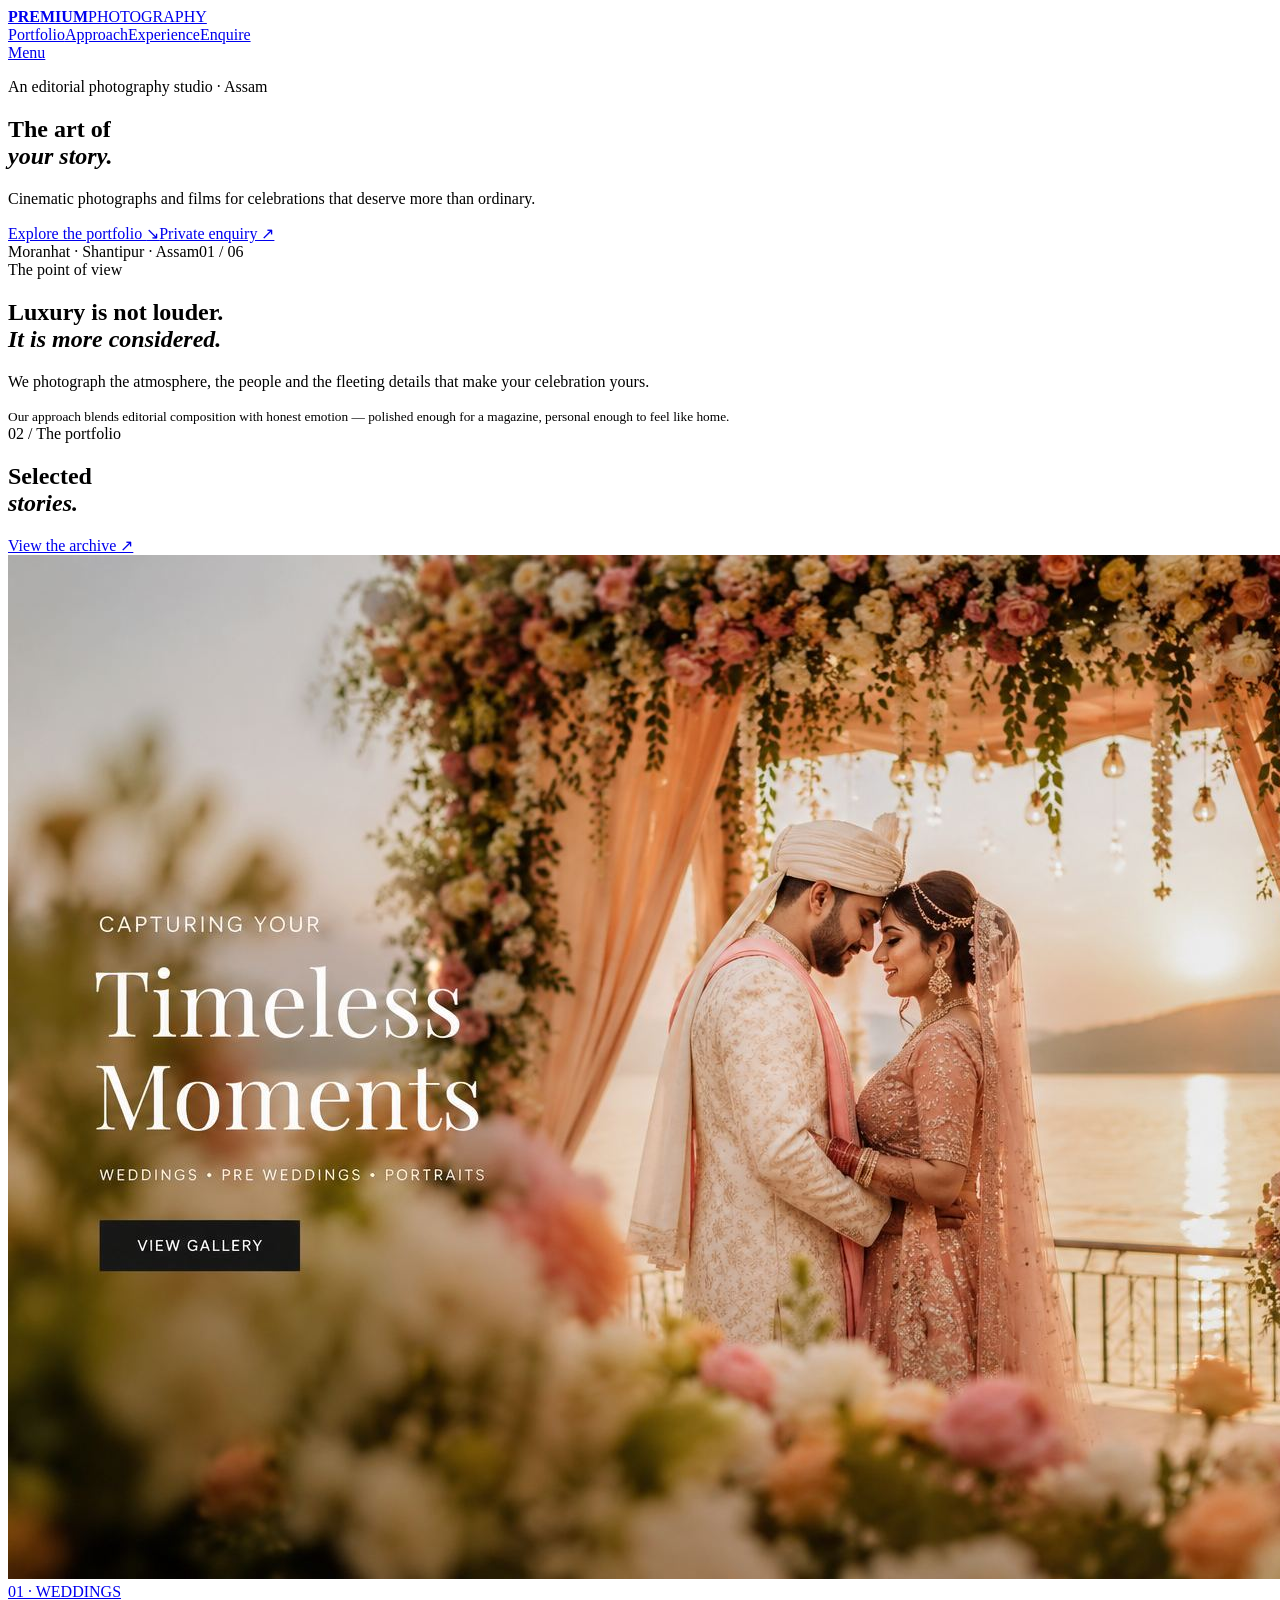
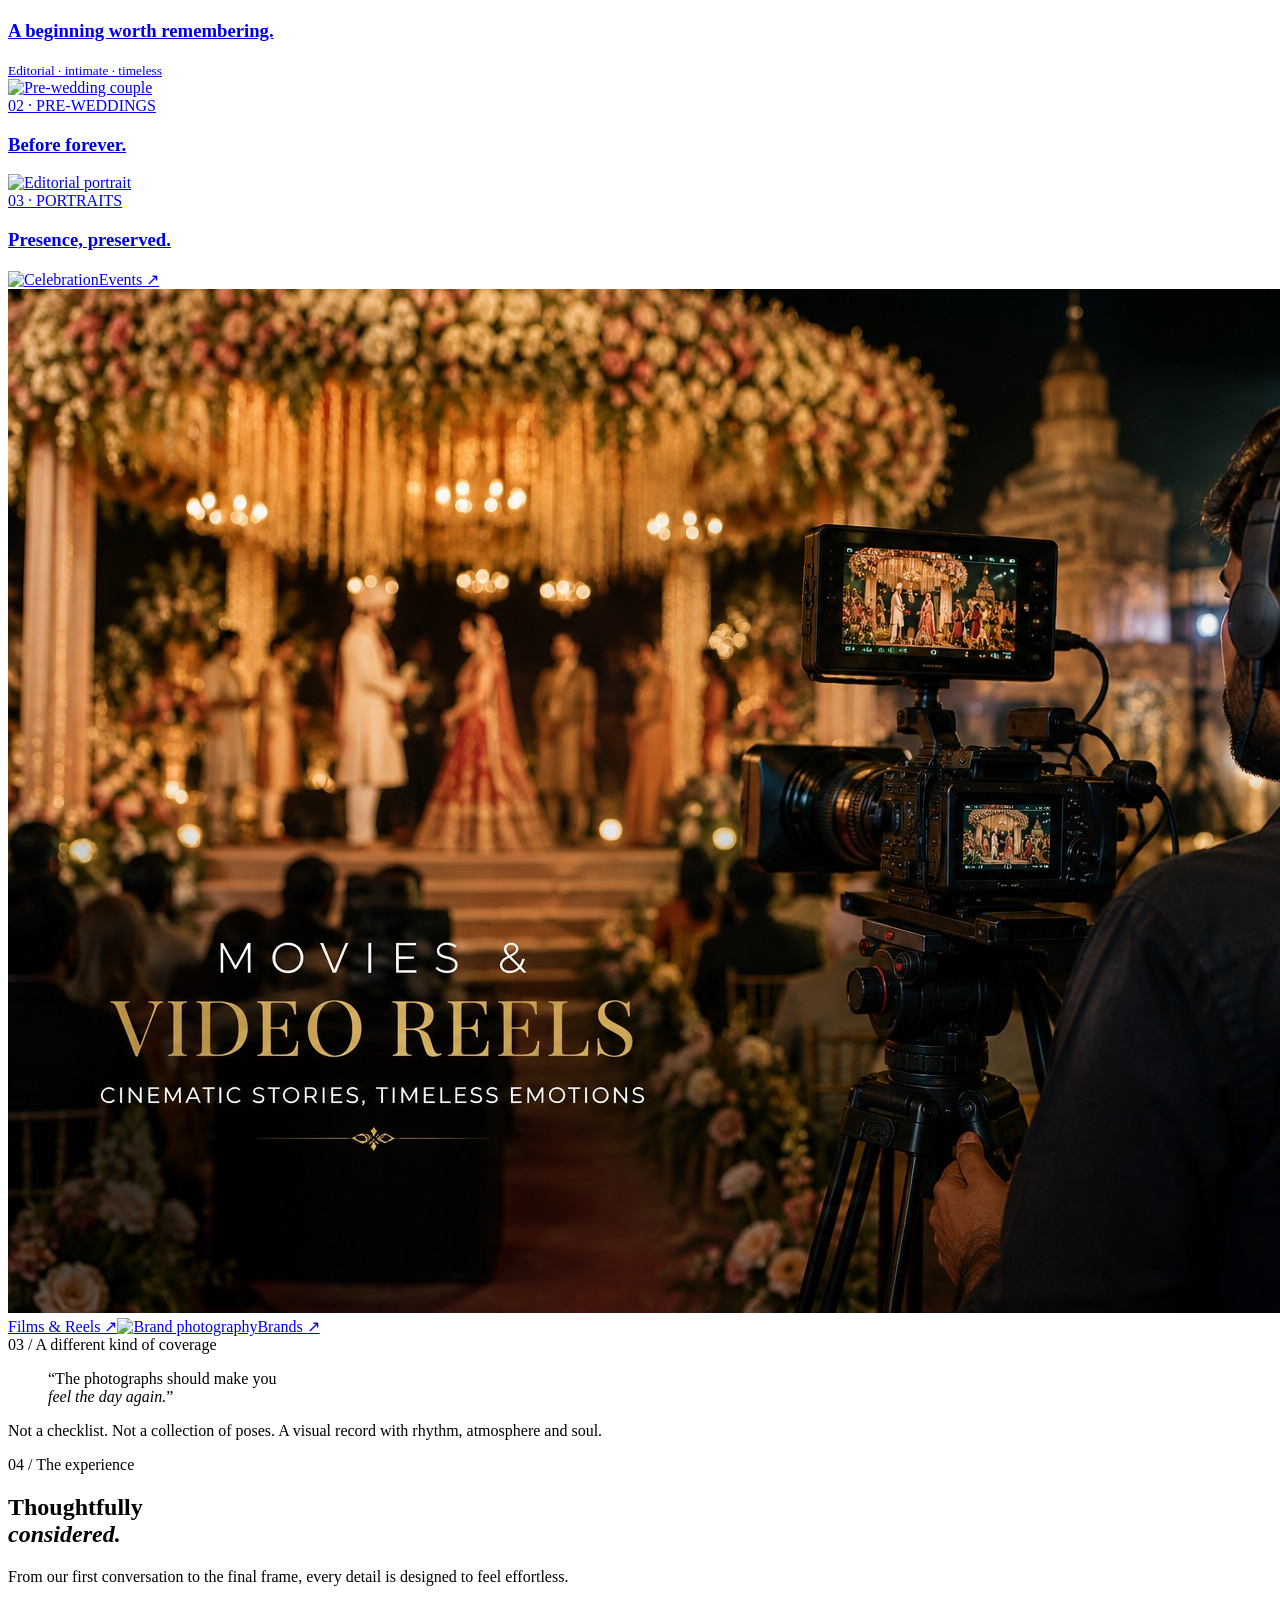
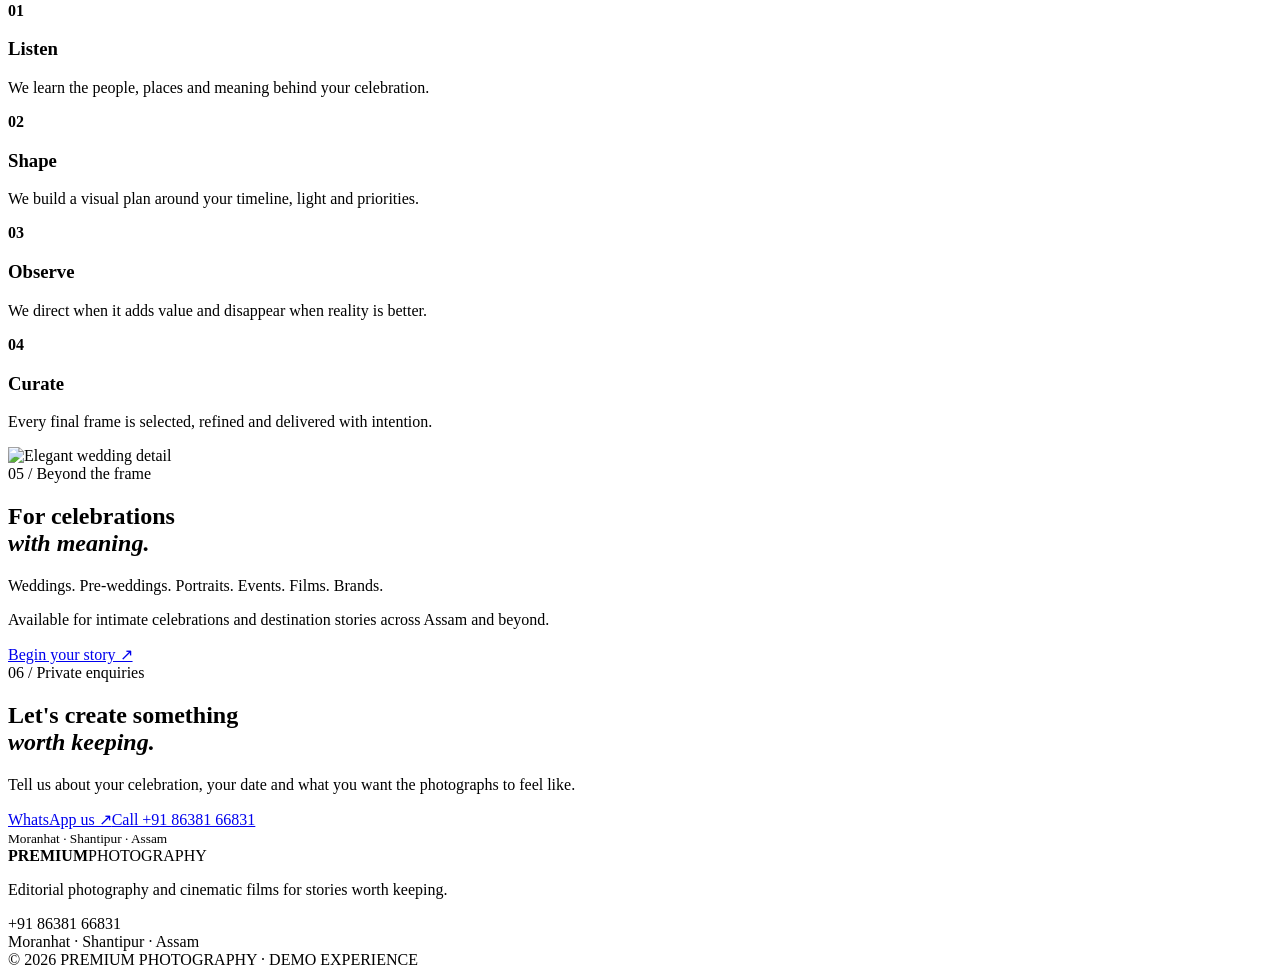
==== premium/index.html @ 8e221180 "Build Premium Photography flagship homepage" ====
<!doctype html>
<html lang="en">
<head>
<meta charset="utf-8"><meta name="viewport" content="width=device-width,initial-scale=1,viewport-fit=cover"><meta name="theme-color" content="#090807"><meta name="description" content="Premium Photography — cinematic wedding photography, films and editorial portraits."><title>Premium Photography — The Art of Your Story</title>
<link rel="stylesheet" href="style.css">
<link rel="preconnect" href="https://fonts.googleapis.com"><link rel="preconnect" href="https://fonts.gstatic.com" crossorigin><link href="https://fonts.googleapis.com/css2?family=Cormorant+Garamond:ital,wght@0,400;0,500;0,600;1,400;1,500;1,600&family=DM+Sans:wght@400;500;600&display=swap" rel="stylesheet">
</head>
<body>
<header class="nav"><a class="brand" href="#top"><b>PREMIUM</b><span>PHOTOGRAPHY</span></a><nav><a href="#work">Portfolio</a><a href="#approach">Approach</a><a href="#experience">Experience</a><a href="#contact">Enquire</a></nav><a class="menu" href="#work">Menu</a></header>
<main id="top">
<section class="hero"><div class="hero-bg"></div><div class="hero-shade"></div><div class="hero-content"><p class="kicker">An editorial photography studio · Assam</p><h1>The art of<br><i>your story.</i></h1><p class="lead">Cinematic photographs and films for celebrations that deserve more than ordinary.</p><div class="hero-links"><a class="gold" href="#work">Explore the portfolio <span>↘</span></a><a href="https://wa.me/918638166831?text=Hi%20Premium%20Photography%2C%20I%27d%20like%20to%20know%20more." target="_blank">Private enquiry ↗</a></div></div><div class="hero-bottom"><span>Moranhat · Shantipur · Assam</span><span>01 / 06</span></div></section>
<section class="opening" id="approach"><div class="eyebrow">The point of view</div><div class="opening-body"><h2>Luxury is not louder.<br><i>It is more considered.</i></h2><div><p>We photograph the atmosphere, the people and the fleeting details that make your celebration yours.</p><small>Our approach blends editorial composition with honest emotion — polished enough for a magazine, personal enough to feel like home.</small></div></div></section>
<section class="portfolio" id="work"><div class="section-head"><div><div class="eyebrow">02 / The portfolio</div><h2>Selected<br><i>stories.</i></h2></div><a href="gallery.html">View the archive ↗</a></div>
<div class="hero-work"><a href="gallery.html?cat=weddings"><img src="../wedding-feature.jpg" alt="Indian wedding couple beneath a floral arch"><div class="work-caption"><span>01 · WEDDINGS</span><h3>A beginning worth remembering.</h3><small>Editorial · intimate · timeless</small></div></a></div>
<div class="split-work"><a href="gallery.html?cat=preweddings"><img src="https://images.unsplash.com/photo-1523438885200-e635ba2c371e?auto=format&fit=crop&w=1600&q=90" alt="Pre-wedding couple"><div><span>02 · PRE-WEDDINGS</span><h3>Before forever.</h3></div></a><a href="gallery.html?cat=portraits"><img src="https://images.unsplash.com/photo-1534528741775-53994a69daeb?auto=format&fit=crop&w=1200&q=90" alt="Editorial portrait"><div><span>03 · PORTRAITS</span><h3>Presence, preserved.</h3></div></a></div>
<div class="strip-work"><a href="gallery.html?cat=events"><img src="https://images.unsplash.com/photo-1519167758481-83f550bb49b3?auto=format&fit=crop&w=1200&q=90" alt="Celebration"><span>Events ↗</span></a><a href="gallery.html?cat=films"><img src="../video-reels-upload.jpg" alt="Films and video reels"><span>Films &amp; Reels ↗</span></a><a href="gallery.html?cat=commercial"><img src="https://images.unsplash.com/photo-1497366754035-f200968a6e72?auto=format&fit=crop&w=1200&q=90" alt="Brand photography"><span>Brands ↗</span></a></div></section>
<section class="manifesto"><div class="eyebrow">03 / A different kind of coverage</div><blockquote>“The photographs should make you<br><i>feel the day again.</i>”</blockquote><p>Not a checklist. Not a collection of poses. A visual record with rhythm, atmosphere and soul.</p></section>
<section class="experience" id="experience"><div class="experience-top"><div><div class="eyebrow">04 / The experience</div><h2>Thoughtfully<br><i>considered.</i></h2></div><p>From our first conversation to the final frame, every detail is designed to feel effortless.</p></div><div class="steps"><article><b>01</b><h3>Listen</h3><p>We learn the people, places and meaning behind your celebration.</p></article><article><b>02</b><h3>Shape</h3><p>We build a visual plan around your timeline, light and priorities.</p></article><article><b>03</b><h3>Observe</h3><p>We direct when it adds value and disappear when reality is better.</p></article><article><b>04</b><h3>Curate</h3><p>Every final frame is selected, refined and delivered with intention.</p></article></div></section>
<section class="details"><div class="detail-image"><img src="https://images.unsplash.com/photo-1519741497674-611481863552?auto=format&fit=crop&w=1800&q=90" alt="Elegant wedding detail"></div><div class="detail-copy"><div class="eyebrow">05 / Beyond the frame</div><h2>For celebrations<br><i>with meaning.</i></h2><p>Weddings. Pre-weddings. Portraits. Events. Films. Brands.</p><p class="muted">Available for intimate celebrations and destination stories across Assam and beyond.</p><a class="gold-line" href="#contact">Begin your story ↗</a></div></section>
<section class="contact" id="contact"><div class="eyebrow">06 / Private enquiries</div><h2>Let's create something<br><i>worth keeping.</i></h2><p>Tell us about your celebration, your date and what you want the photographs to feel like.</p><div class="actions"><a class="gold" href="https://wa.me/918638166831?text=Hi%20Premium%20Photography%2C%20I%27d%20like%20to%20book%20a%20shoot." target="_blank">WhatsApp us ↗</a><a href="tel:+918638166831">Call +91 86381 66831</a></div><small>Moranhat · Shantipur · Assam</small></section>
</main>
<footer><div class="footer-brand"><b>PREMIUM</b><span>PHOTOGRAPHY</span></div><p>Editorial photography and cinematic films for stories worth keeping.</p><div>+91 86381 66831<br>Moranhat · Shantipur · Assam</div><div class="copyright">© 2026 PREMIUM PHOTOGRAPHY · DEMO EXPERIENCE</div></footer>
<script>document.querySelectorAll('a[href^="#"]').forEach(a=>a.addEventListener('click',e=>{const t=document.querySelector(a.getAttribute('href'));if(t){e.preventDefault();t.scrollIntoView({behavior:'smooth'})}}));</script>
</body></html>
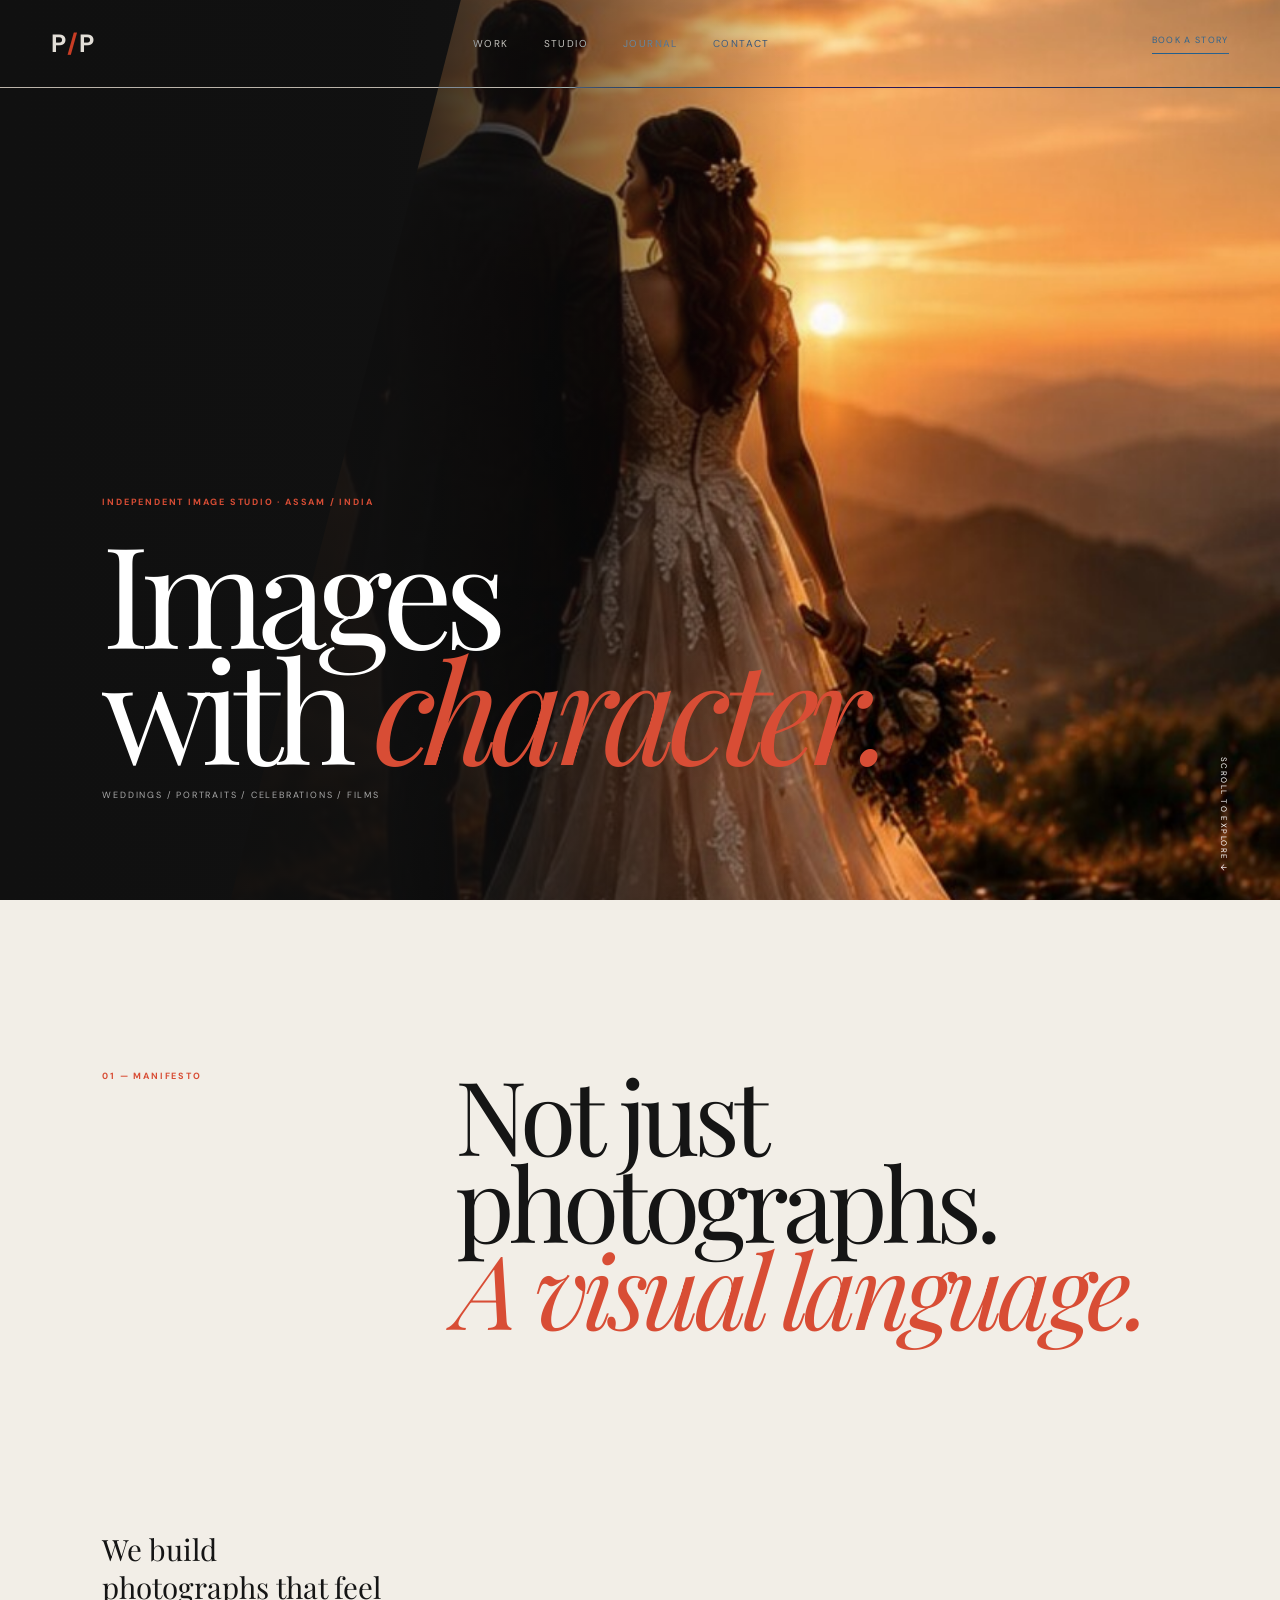
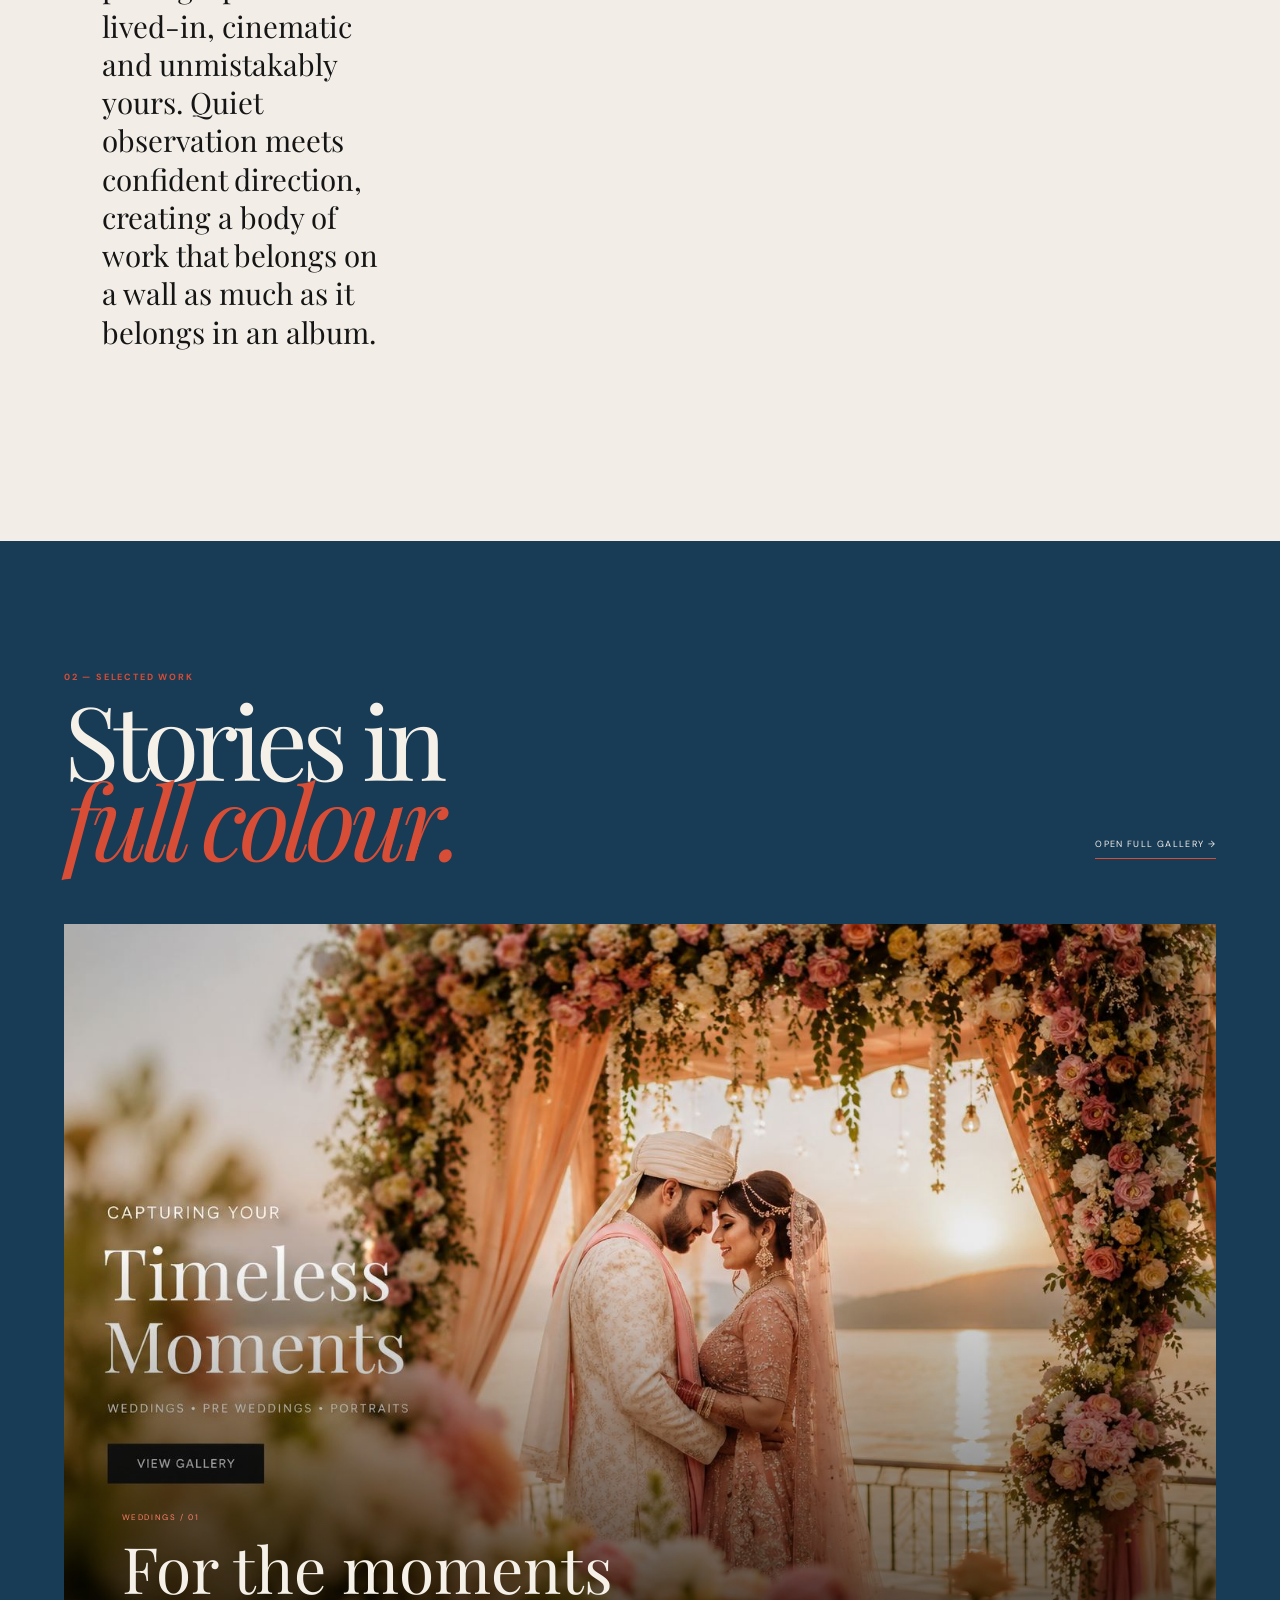
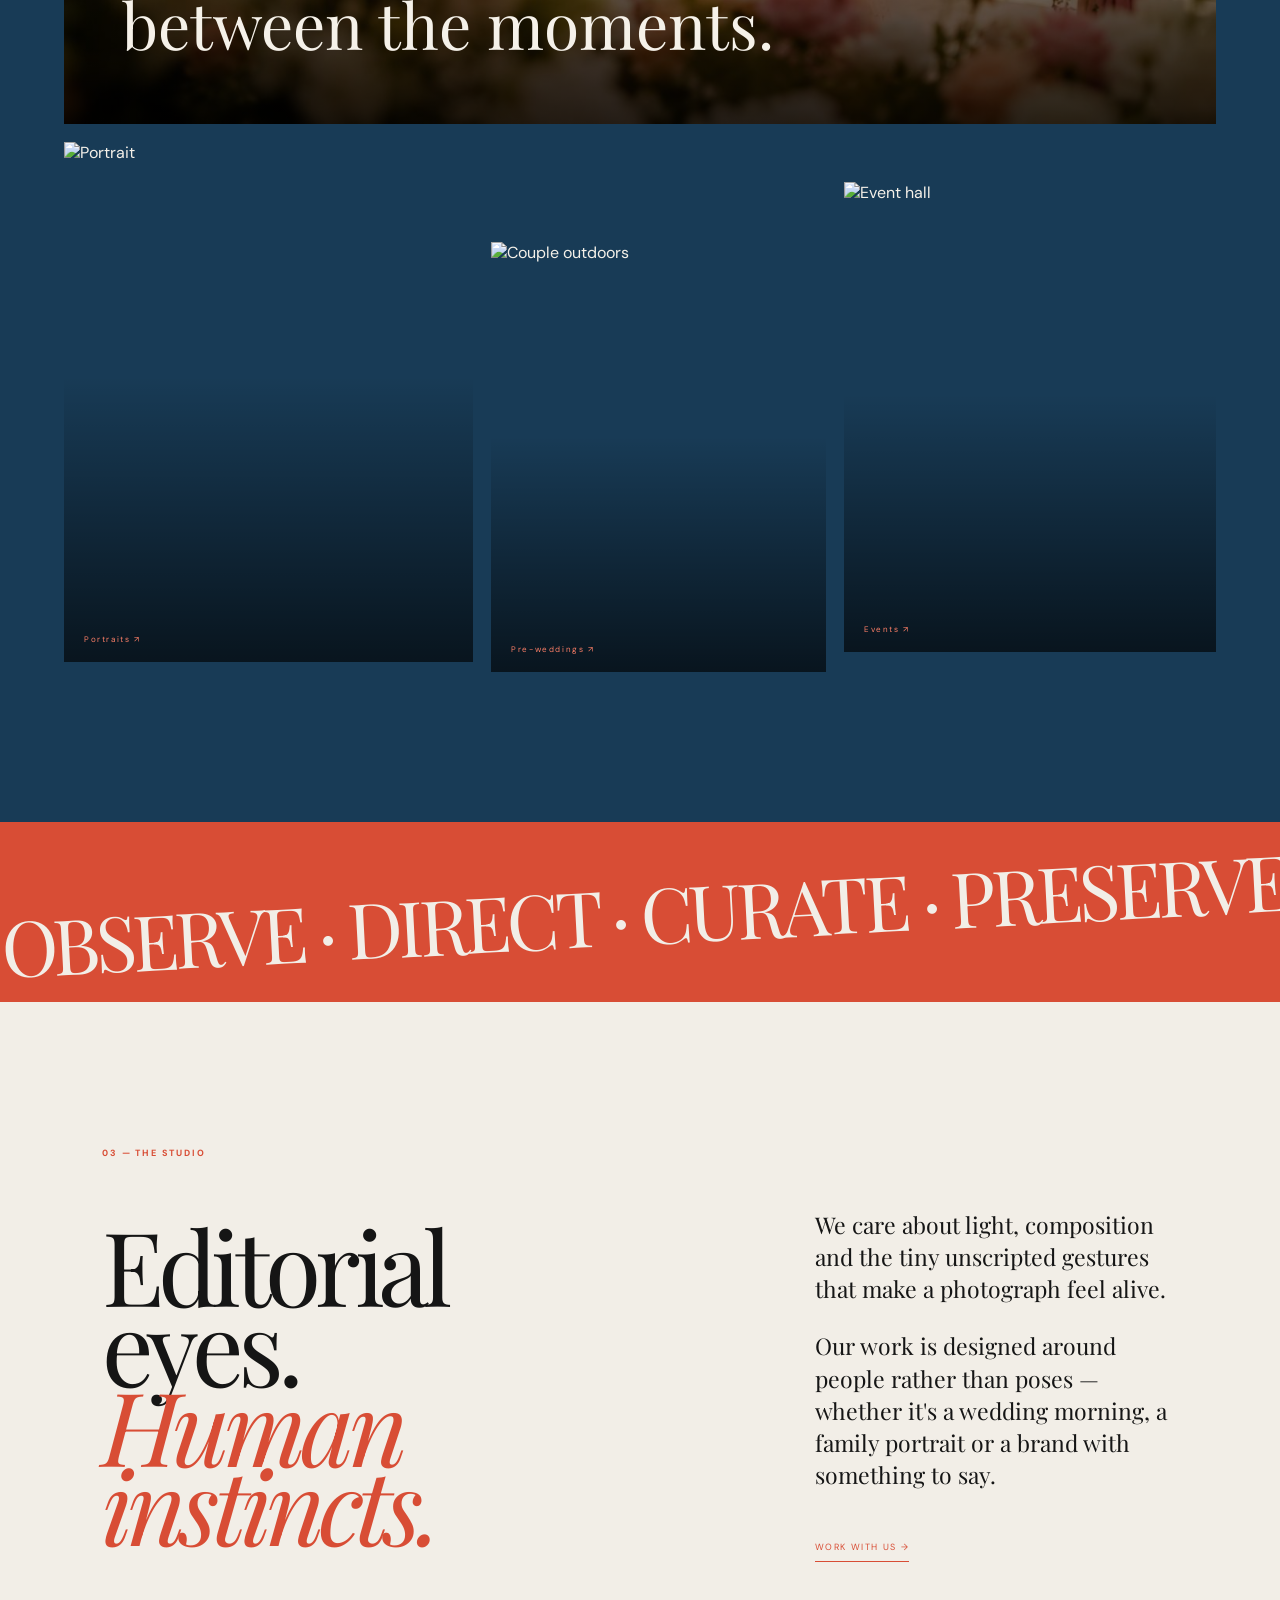
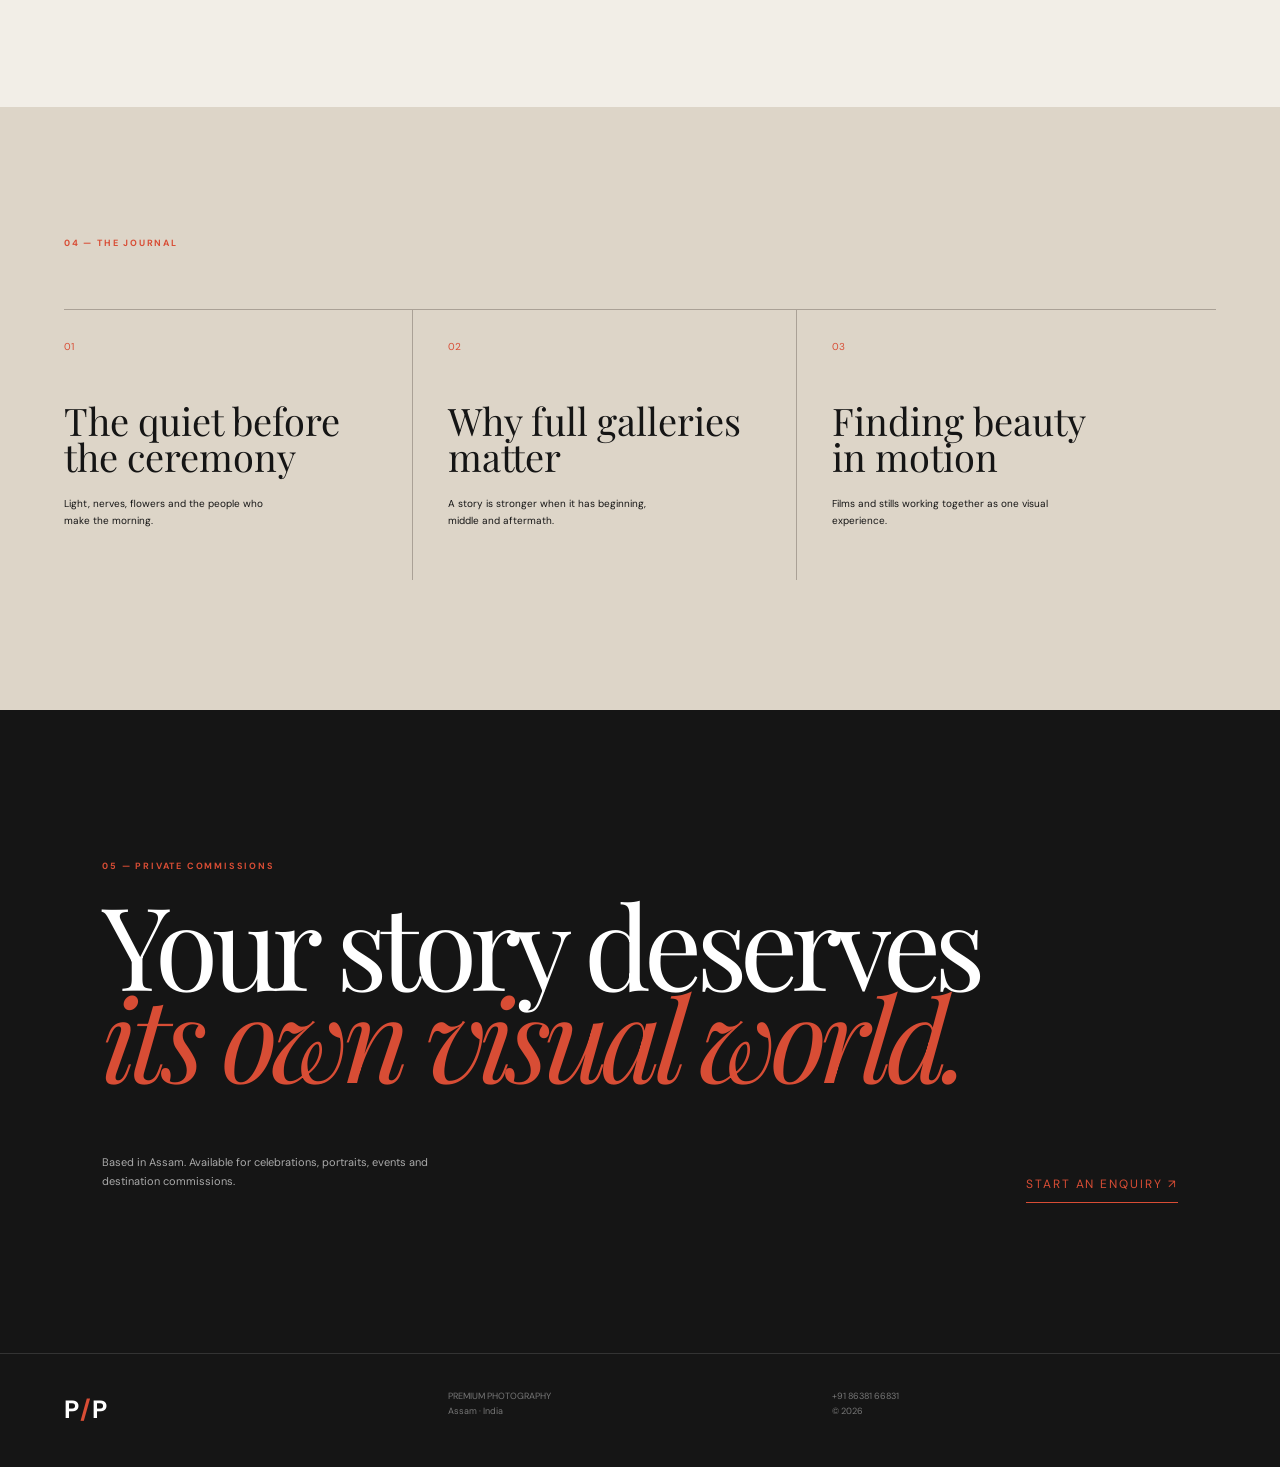
==== commit bc3029b2: "Transform Premium Photography into distinctive editorial experience" ====
--- a/premium/index.html
+++ b/premium/index.html
@@ -1,24 +1 @@
-<!doctype html>
-<html lang="en">
-<head>
-<meta charset="utf-8"><meta name="viewport" content="width=device-width,initial-scale=1,viewport-fit=cover"><meta name="theme-color" content="#090807"><meta name="description" content="Premium Photography — cinematic wedding photography, films and editorial portraits."><title>Premium Photography — The Art of Your Story</title>
-<link rel="stylesheet" href="style.css">
-<link rel="preconnect" href="https://fonts.googleapis.com"><link rel="preconnect" href="https://fonts.gstatic.com" crossorigin><link href="https://fonts.googleapis.com/css2?family=Cormorant+Garamond:ital,wght@0,400;0,500;0,600;1,400;1,500;1,600&family=DM+Sans:wght@400;500;600&display=swap" rel="stylesheet">
-</head>
-<body>
-<header class="nav"><a class="brand" href="#top"><b>PREMIUM</b><span>PHOTOGRAPHY</span></a><nav><a href="#work">Portfolio</a><a href="#approach">Approach</a><a href="#experience">Experience</a><a href="#contact">Enquire</a></nav><a class="menu" href="#work">Menu</a></header>
-<main id="top">
-<section class="hero"><div class="hero-bg"></div><div class="hero-shade"></div><div class="hero-content"><p class="kicker">An editorial photography studio · Assam</p><h1>The art of<br><i>your story.</i></h1><p class="lead">Cinematic photographs and films for celebrations that deserve more than ordinary.</p><div class="hero-links"><a class="gold" href="#work">Explore the portfolio <span>↘</span></a><a href="https://wa.me/918638166831?text=Hi%20Premium%20Photography%2C%20I%27d%20like%20to%20know%20more." target="_blank">Private enquiry ↗</a></div></div><div class="hero-bottom"><span>Moranhat · Shantipur · Assam</span><span>01 / 06</span></div></section>
-<section class="opening" id="approach"><div class="eyebrow">The point of view</div><div class="opening-body"><h2>Luxury is not louder.<br><i>It is more considered.</i></h2><div><p>We photograph the atmosphere, the people and the fleeting details that make your celebration yours.</p><small>Our approach blends editorial composition with honest emotion — polished enough for a magazine, personal enough to feel like home.</small></div></div></section>
-<section class="portfolio" id="work"><div class="section-head"><div><div class="eyebrow">02 / The portfolio</div><h2>Selected<br><i>stories.</i></h2></div><a href="gallery.html">View the archive ↗</a></div>
-<div class="hero-work"><a href="gallery.html?cat=weddings"><img src="../wedding-feature.jpg" alt="Indian wedding couple beneath a floral arch"><div class="work-caption"><span>01 · WEDDINGS</span><h3>A beginning worth remembering.</h3><small>Editorial · intimate · timeless</small></div></a></div>
-<div class="split-work"><a href="gallery.html?cat=preweddings"><img src="https://images.unsplash.com/photo-1523438885200-e635ba2c371e?auto=format&fit=crop&w=1600&q=90" alt="Pre-wedding couple"><div><span>02 · PRE-WEDDINGS</span><h3>Before forever.</h3></div></a><a href="gallery.html?cat=portraits"><img src="https://images.unsplash.com/photo-1534528741775-53994a69daeb?auto=format&fit=crop&w=1200&q=90" alt="Editorial portrait"><div><span>03 · PORTRAITS</span><h3>Presence, preserved.</h3></div></a></div>
-<div class="strip-work"><a href="gallery.html?cat=events"><img src="https://images.unsplash.com/photo-1519167758481-83f550bb49b3?auto=format&fit=crop&w=1200&q=90" alt="Celebration"><span>Events ↗</span></a><a href="gallery.html?cat=films"><img src="../video-reels-upload.jpg" alt="Films and video reels"><span>Films &amp; Reels ↗</span></a><a href="gallery.html?cat=commercial"><img src="https://images.unsplash.com/photo-1497366754035-f200968a6e72?auto=format&fit=crop&w=1200&q=90" alt="Brand photography"><span>Brands ↗</span></a></div></section>
-<section class="manifesto"><div class="eyebrow">03 / A different kind of coverage</div><blockquote>“The photographs should make you<br><i>feel the day again.</i>”</blockquote><p>Not a checklist. Not a collection of poses. A visual record with rhythm, atmosphere and soul.</p></section>
-<section class="experience" id="experience"><div class="experience-top"><div><div class="eyebrow">04 / The experience</div><h2>Thoughtfully<br><i>considered.</i></h2></div><p>From our first conversation to the final frame, every detail is designed to feel effortless.</p></div><div class="steps"><article><b>01</b><h3>Listen</h3><p>We learn the people, places and meaning behind your celebration.</p></article><article><b>02</b><h3>Shape</h3><p>We build a visual plan around your timeline, light and priorities.</p></article><article><b>03</b><h3>Observe</h3><p>We direct when it adds value and disappear when reality is better.</p></article><article><b>04</b><h3>Curate</h3><p>Every final frame is selected, refined and delivered with intention.</p></article></div></section>
-<section class="details"><div class="detail-image"><img src="https://images.unsplash.com/photo-1519741497674-611481863552?auto=format&fit=crop&w=1800&q=90" alt="Elegant wedding detail"></div><div class="detail-copy"><div class="eyebrow">05 / Beyond the frame</div><h2>For celebrations<br><i>with meaning.</i></h2><p>Weddings. Pre-weddings. Portraits. Events. Films. Brands.</p><p class="muted">Available for intimate celebrations and destination stories across Assam and beyond.</p><a class="gold-line" href="#contact">Begin your story ↗</a></div></section>
-<section class="contact" id="contact"><div class="eyebrow">06 / Private enquiries</div><h2>Let's create something<br><i>worth keeping.</i></h2><p>Tell us about your celebration, your date and what you want the photographs to feel like.</p><div class="actions"><a class="gold" href="https://wa.me/918638166831?text=Hi%20Premium%20Photography%2C%20I%27d%20like%20to%20book%20a%20shoot." target="_blank">WhatsApp us ↗</a><a href="tel:+918638166831">Call +91 86381 66831</a></div><small>Moranhat · Shantipur · Assam</small></section>
-</main>
-<footer><div class="footer-brand"><b>PREMIUM</b><span>PHOTOGRAPHY</span></div><p>Editorial photography and cinematic films for stories worth keeping.</p><div>+91 86381 66831<br>Moranhat · Shantipur · Assam</div><div class="copyright">© 2026 PREMIUM PHOTOGRAPHY · DEMO EXPERIENCE</div></footer>
-<script>document.querySelectorAll('a[href^="#"]').forEach(a=>a.addEventListener('click',e=>{const t=document.querySelector(a.getAttribute('href'));if(t){e.preventDefault();t.scrollIntoView({behavior:'smooth'})}}));</script>
-</body></html>+<!doctype html><html lang="en"><head><meta charset="utf-8"><meta name="viewport" content="width=device-width,initial-scale=1"><meta name="description" content="Premium Photography — contemporary visual stories from Assam."><title>Premium Photography — Visual Stories</title><link rel="stylesheet" href="style.css"><link rel="preconnect" href="https://fonts.googleapis.com"><link rel="preconnect" href="https://fonts.gstatic.com" crossorigin><link href="https://fonts.googleapis.com/css2?family=DM+Sans:wght@400;500;700&family=Playfair+Display:ital,wght@0,400;0,500;1,400&display=swap" rel="stylesheet"></head><body><header><a class="logo" href="#top">P<span>/</span>P</a><nav><a href="#work">Work</a><a href="#studio">Studio</a><a href="#journal">Journal</a><a href="#contact">Contact</a></nav><a class="book" href="https://wa.me/918638166831?text=Hi%20Premium%20Photography%2C%20I%27d%20like%20to%20enquire." target="_blank">Book a story</a></header><main id="top"><section class="hero"><div class="hero-photo"><img src="../hero-sunrise.jpg" alt="Cinematic landscape at sunrise"></div><div class="hero-type"><p>Independent image studio · Assam / India</p><h1>Images<br>with <em>character.</em></h1><div class="hero-note">Weddings / Portraits / Celebrations / Films</div></div><div class="scroll">Scroll to explore ↓</div></section><section class="intro"><div class="label">01 — Manifesto</div><h2>Not just photographs.<br><em>A visual language.</em></h2><p>We build photographs that feel lived-in, cinematic and unmistakably yours. Quiet observation meets confident direction, creating a body of work that belongs on a wall as much as it belongs in an album.</p></section><section class="work" id="work"><div class="work-head"><div><div class="label">02 — Selected work</div><h2>Stories in<br><em>full colour.</em></h2></div><a href="gallery.html">Open full gallery →</a></div><a class="feature" href="gallery.html?cat=weddings"><img src="../wedding-feature.jpg" alt="Wedding celebration"><div><small>WEDDINGS / 01</small><h3>For the moments<br>between the moments.</h3></div></a><div class="tiles"><a href="gallery.html?cat=portraits"><img src="https://images.unsplash.com/photo-1531123897727-8f129e1688ce?auto=format&fit=crop&w=1200&q=90" alt="Portrait"><span>Portraits ↗</span></a><a href="gallery.html?cat=preweddings"><img src="https://images.unsplash.com/photo-1522673607200-164d1b6ce486?auto=format&fit=crop&w=1400&q=90" alt="Couple outdoors"><span>Pre-weddings ↗</span></a><a href="gallery.html?cat=events"><img src="https://images.unsplash.com/photo-1519167758481-83f550bb49b3?auto=format&fit=crop&w=1200&q=90" alt="Event hall"><span>Events ↗</span></a></div></section><section class="band"><div class="band-word">OBSERVE · DIRECT · CURATE · PRESERVE · </div></section><section class="studio" id="studio"><div class="label">03 — The studio</div><div class="studio-grid"><div><h2>Editorial eyes.<br><em>Human instincts.</em></h2></div><div><p>We care about light, composition and the tiny unscripted gestures that make a photograph feel alive.</p><p>Our work is designed around people rather than poses — whether it's a wedding morning, a family portrait or a brand with something to say.</p><a class="arrow" href="#contact">Work with us →</a></div></div></section><section class="journal" id="journal"><div class="label">04 — The journal</div><div class="journal-grid"><article><div class="number">01</div><h3>The quiet before<br>the ceremony</h3><p>Light, nerves, flowers and the people who make the morning.</p></article><article><div class="number">02</div><h3>Why full galleries<br>matter</h3><p>A story is stronger when it has beginning, middle and aftermath.</p></article><article><div class="number">03</div><h3>Finding beauty<br>in motion</h3><p>Films and stills working together as one visual experience.</p></article></div></section><section class="contact" id="contact"><div class="label">05 — Private commissions</div><h2>Your story deserves<br><em>its own visual world.</em></h2><div class="contact-row"><p>Based in Assam. Available for celebrations, portraits, events and destination commissions.</p><a class="bigbook" href="https://wa.me/918638166831?text=Hi%20Premium%20Photography%2C%20I%27d%20like%20to%20discuss%20a%20shoot." target="_blank">Start an enquiry ↗</a></div></section></main><footer><div class="logo">P<span>/</span>P</div><div>PREMIUM PHOTOGRAPHY<br>Assam · India</div><div>+91 86381 66831<br>© 2026</div></footer></body></html>
--- a/premium/style.css
+++ b/premium/style.css
@@ -0,0 +1 @@
+*{box-sizing:border-box}html{scroll-behavior:smooth}body{margin:0;background:#f2eee7;color:#151515;font-family:'DM Sans',sans-serif}a{text-decoration:none;color:inherit}img{display:block;width:100%}:root{--paper:#f2eee7;--ink:#151515;--red:#d84d35;--blue:#183b56;--line:#cbc4ba;--serif:'Playfair Display',Georgia,serif}header{height:88px;padding:25px 4vw;display:flex;align-items:center;justify-content:space-between;border-bottom:1px solid var(--line);position:absolute;z-index:20;left:0;right:0;color:var(--paper);mix-blend-mode:difference}.logo{font-weight:700;font-size:25px;letter-spacing:-.12em}.logo span{color:var(--red);padding:0 4px}nav{display:flex;gap:35px;font-size:10px;text-transform:uppercase;letter-spacing:.14em}nav a{opacity:.85}.book{font-size:9px;text-transform:uppercase;letter-spacing:.15em;border-bottom:1px solid currentColor;padding-bottom:7px}.hero{height:100vh;min-height:680px;position:relative;background:var(--ink);color:white;overflow:hidden}.hero-photo{position:absolute;inset:0;clip-path:polygon(36% 0,100% 0,100% 100%,18% 100%);overflow:hidden}.hero-photo img{height:100%;object-fit:cover;filter:saturate(.9)}.hero:after{content:'';position:absolute;inset:0;background:linear-gradient(90deg,#101010 0%,rgba(16,16,16,.9) 30%,transparent 63%)}.hero-type{position:absolute;z-index:2;left:8vw;bottom:11vh}.hero-type p,.label{font-size:9px;text-transform:uppercase;letter-spacing:.2em;color:var(--red);font-weight:700}.hero h1{font:400 clamp(75px,11vw,165px)/.82 var(--serif);letter-spacing:-.065em;margin:25px 0}.hero h1 em,.intro h2 em,.work h2 em,.studio h2 em,.contact h2 em,.gallery-intro h1 em{color:var(--red);font-style:italic}.hero-note{font-size:9px;text-transform:uppercase;letter-spacing:.2em;color:#aaa}.scroll{position:absolute;z-index:3;right:4vw;bottom:28px;font-size:8px;text-transform:uppercase;letter-spacing:.18em;writing-mode:vertical-rl}.intro{padding:170px 8vw 190px;display:grid;grid-template-columns:.4fr 1fr;gap:5vw}.intro h2{font:400 clamp(60px,8vw,120px)/.85 var(--serif);letter-spacing:-.055em;margin:0}.intro p{font:400 clamp(22px,2.3vw,34px)/1.3 var(--serif);max-width:600px;margin:15vh 0 0}.work{background:var(--blue);color:#f5f1e9;padding:130px 5vw 150px}.work-head{display:flex;justify-content:space-between;align-items:end;max-width:1400px;margin:auto 0 65px}.work h2,.studio h2{font:400 clamp(65px,8vw,120px)/.78 var(--serif);letter-spacing:-.06em;margin:16px 0 0}.work-head>a{border-bottom:1px solid var(--red);padding-bottom:8px;font-size:9px;text-transform:uppercase;letter-spacing:.15em}.feature{display:block;max-width:1400px;margin:auto;position:relative;overflow:hidden}.feature img{height:min(67vw,800px);object-fit:cover;object-position:58% center;transition:transform 1s}.feature:hover img,.tiles a:hover img{transform:scale(1.035)}.feature:after{content:'';position:absolute;inset:0;background:linear-gradient(0deg,rgba(0,0,0,.78),transparent 60%)}.feature>div{position:absolute;z-index:2;left:5%;bottom:7%;max-width:700px}.feature small,.tiles span{font-size:8px;letter-spacing:.2em;color:#ff8068}.feature h3{font:400 clamp(42px,5vw,75px)/.88 var(--serif);margin:15px 0}.tiles{display:grid;grid-template-columns:1.1fr .9fr 1fr;gap:18px;max-width:1400px;margin:18px auto 0;align-items:start}.tiles a{position:relative;overflow:hidden}.tiles a:nth-child(2){margin-top:100px}.tiles a:nth-child(3){margin-top:40px}.tiles img{height:520px;object-fit:cover;transition:transform 1s}.tiles a:nth-child(2) img{height:430px}.tiles a:nth-child(3) img{height:470px}.tiles span{position:absolute;left:20px;bottom:18px;z-index:2}.tiles a:after{content:'';position:absolute;inset:0;background:linear-gradient(0deg,rgba(0,0,0,.65),transparent 55%)}.band{height:180px;display:grid;place-items:center;background:var(--red);color:var(--paper);overflow:hidden}.band-word{font-size:clamp(35px,6vw,85px);white-space:nowrap;letter-spacing:-.06em;transform:rotate(-3deg);font-family:var(--serif)}.studio{padding:145px 8vw;background:var(--paper)}.studio-grid{display:grid;grid-template-columns:1fr .65fr;gap:12vw;margin-top:50px}.studio-grid p{font:400 23px/1.4 var(--serif);margin:0 0 25px}.arrow{display:inline-block;margin-top:25px;color:var(--red);font-size:9px;text-transform:uppercase;letter-spacing:.18em;border-bottom:1px solid var(--red);padding-bottom:8px}.journal{background:#ddd5c8;padding:130px 5vw}.journal-grid{display:grid;grid-template-columns:repeat(3,1fr);border-top:1px solid #aaa196;margin-top:60px}.journal article{padding:30px 35px 40px 0;border-right:1px solid #aaa196;margin-right:35px;min-height:270px}.journal article:last-child{border:0}.number{color:var(--red);font-size:10px}.journal h3{font:400 38px/.95 var(--serif);margin:50px 0 20px}.journal p{font-size:10px;line-height:1.7;max-width:220px}.contact{background:var(--ink);color:white;padding:150px 8vw}.contact h2{font:400 clamp(65px,9vw,135px)/.8 var(--serif);letter-spacing:-.06em;margin:25px 0 60px}.contact-row{display:flex;justify-content:space-between;align-items:end;gap:40px}.contact-row p{max-width:360px;color:#aaa;font-size:11px;line-height:1.8}.bigbook{color:var(--red);font-size:12px;text-transform:uppercase;letter-spacing:.16em;border-bottom:1px solid var(--red);padding-bottom:10px}footer{background:var(--ink);color:#777;border-top:1px solid #333;padding:35px 5vw;display:grid;grid-template-columns:1fr 1fr 1fr;font-size:9px;line-height:1.7}footer .logo{color:white}.gallery-page{background:#eeeae2}.gallery-page header{position:fixed;background:#eeeae2;color:#151515;mix-blend-mode:normal;border-bottom:1px solid #ccc}.gallery-page main{padding:130px 5vw 100px}.gallery-intro{display:grid;grid-template-columns:1fr .5fr;gap:10vw;align-items:end;padding:60px 3vw 100px}.gallery-intro h1{font:400 clamp(75px,11vw,160px)/.78 var(--serif);letter-spacing:-.07em;margin:25px 0 0}.gallery-intro p{font:400 24px/1.35 var(--serif);max-width:390px}.filters{display:flex;flex-wrap:wrap;gap:8px;border-top:1px solid #bbb;padding:18px 0 45px}.filters button{background:none;border:1px solid #bbb;padding:10px 15px;font:500 9px 'DM Sans';text-transform:uppercase;letter-spacing:.14em;cursor:pointer}.filters button.active,.filters button:hover{background:var(--red);border-color:var(--red);color:white}.masonry{columns:3 300px;column-gap:18px}.gitem{break-inside:avoid;margin:0 0 18px;position:relative}.gitem button{display:block;width:100%;padding:0;border:0;background:none;cursor:pointer;text-align:left;position:relative;overflow:hidden}.gitem img{height:auto;transition:transform .7s;min-height:230px;object-fit:cover}.gitem button:hover img{transform:scale(1.025)}.gitem figcaption{position:absolute;bottom:0;left:0;right:0;padding:28px 16px 14px;color:white;font-size:9px;text-transform:uppercase;letter-spacing:.14em;background:linear-gradient(transparent,rgba(0,0,0,.7));opacity:0;transition:.3s}.gitem button:hover figcaption{opacity:1}.lightbox{position:fixed;inset:0;background:rgba(10,10,10,.96);z-index:100;display:none;align-items:center;justify-content:center}.lightbox.show{display:flex}.lightbox img{width:auto;max-width:82vw;max-height:82vh;object-fit:contain}.lightbox button{position:absolute;background:none;border:0;color:white;cursor:pointer}.close{top:25px;right:30px;font-size:38px}.prev,.next{top:50%;font-size:32px}.prev{left:25px}.next{right:25px}.lb-title{position:absolute;bottom:24px;color:#ddd;font-size:9px;text-transform:uppercase;letter-spacing:.2em}.lock{overflow:hidden}@media(max-width:800px){header{height:70px;padding:20px}.nav nav{display:none}.book{font-size:7px}.hero{min-height:720px}.hero-photo{clip-path:polygon(15% 0,100% 0,100% 65%,0 100%);opacity:.9}.hero:after{background:linear-gradient(0deg,#101010 0%,rgba(16,16,16,.45) 55%,transparent 78%)}.hero-type{left:20px;bottom:65px}.hero h1{font-size:20vw}.intro{display:block;padding:95px 20px}.intro h2{font-size:17vw}.intro p{margin:45px 0 0;font-size:25px}.work{padding:90px 20px}.work-head{display:block;margin-bottom:35px}.work h2,.studio h2{font-size:18vw}.work-head>a{display:inline-block;margin-top:18px}.feature img{height:125vw}.feature>div{left:20px;bottom:20px}.feature h3{font-size:43px}.tiles{grid-template-columns:1fr 1fr;gap:9px}.tiles a:nth-child(2),.tiles a:nth-child(3){margin-top:0}.tiles a:nth-child(3){grid-column:1/-1}.tiles img,.tiles a:nth-child(2) img,.tiles a:nth-child(3) img{height:70vw}.band{height:120px}.studio{padding:90px 20px}.studio-grid{display:block;margin-top:35px}.studio-grid p{font-size:21px}.journal{padding:85px 20px}.journal-grid{grid-template-columns:1fr;margin-top:35px}.journal article{border-right:0;border-bottom:1px solid #aaa196;margin:0;padding:25px 0}.journal h3{margin:30px 0 15px}.contact{padding:90px 20px}.contact h2{font-size:18vw}.contact-row{display:block}.bigbook{display:inline-block;margin-top:30px}footer{grid-template-columns:1fr 1fr;gap:20px;padding:25px 20px}.gallery-page main{padding:95px 18px 60px}.gallery-intro{display:block;padding:45px 2px 60px}.gallery-intro h1{font-size:18vw}.gallery-intro p{font-size:21px;margin-top:35px}.filters{gap:6px;padding-bottom:28px}.filters button{font-size:7px;padding:9px 11px}.masonry{columns:2 145px;column-gap:8px}.gitem{margin-bottom:8px}.gitem figcaption{opacity:1;padding:22px 8px 8px;font-size:6px}.lightbox img{max-width:94vw;max-height:80vh}.prev{left:8px}.next{right:8px}}
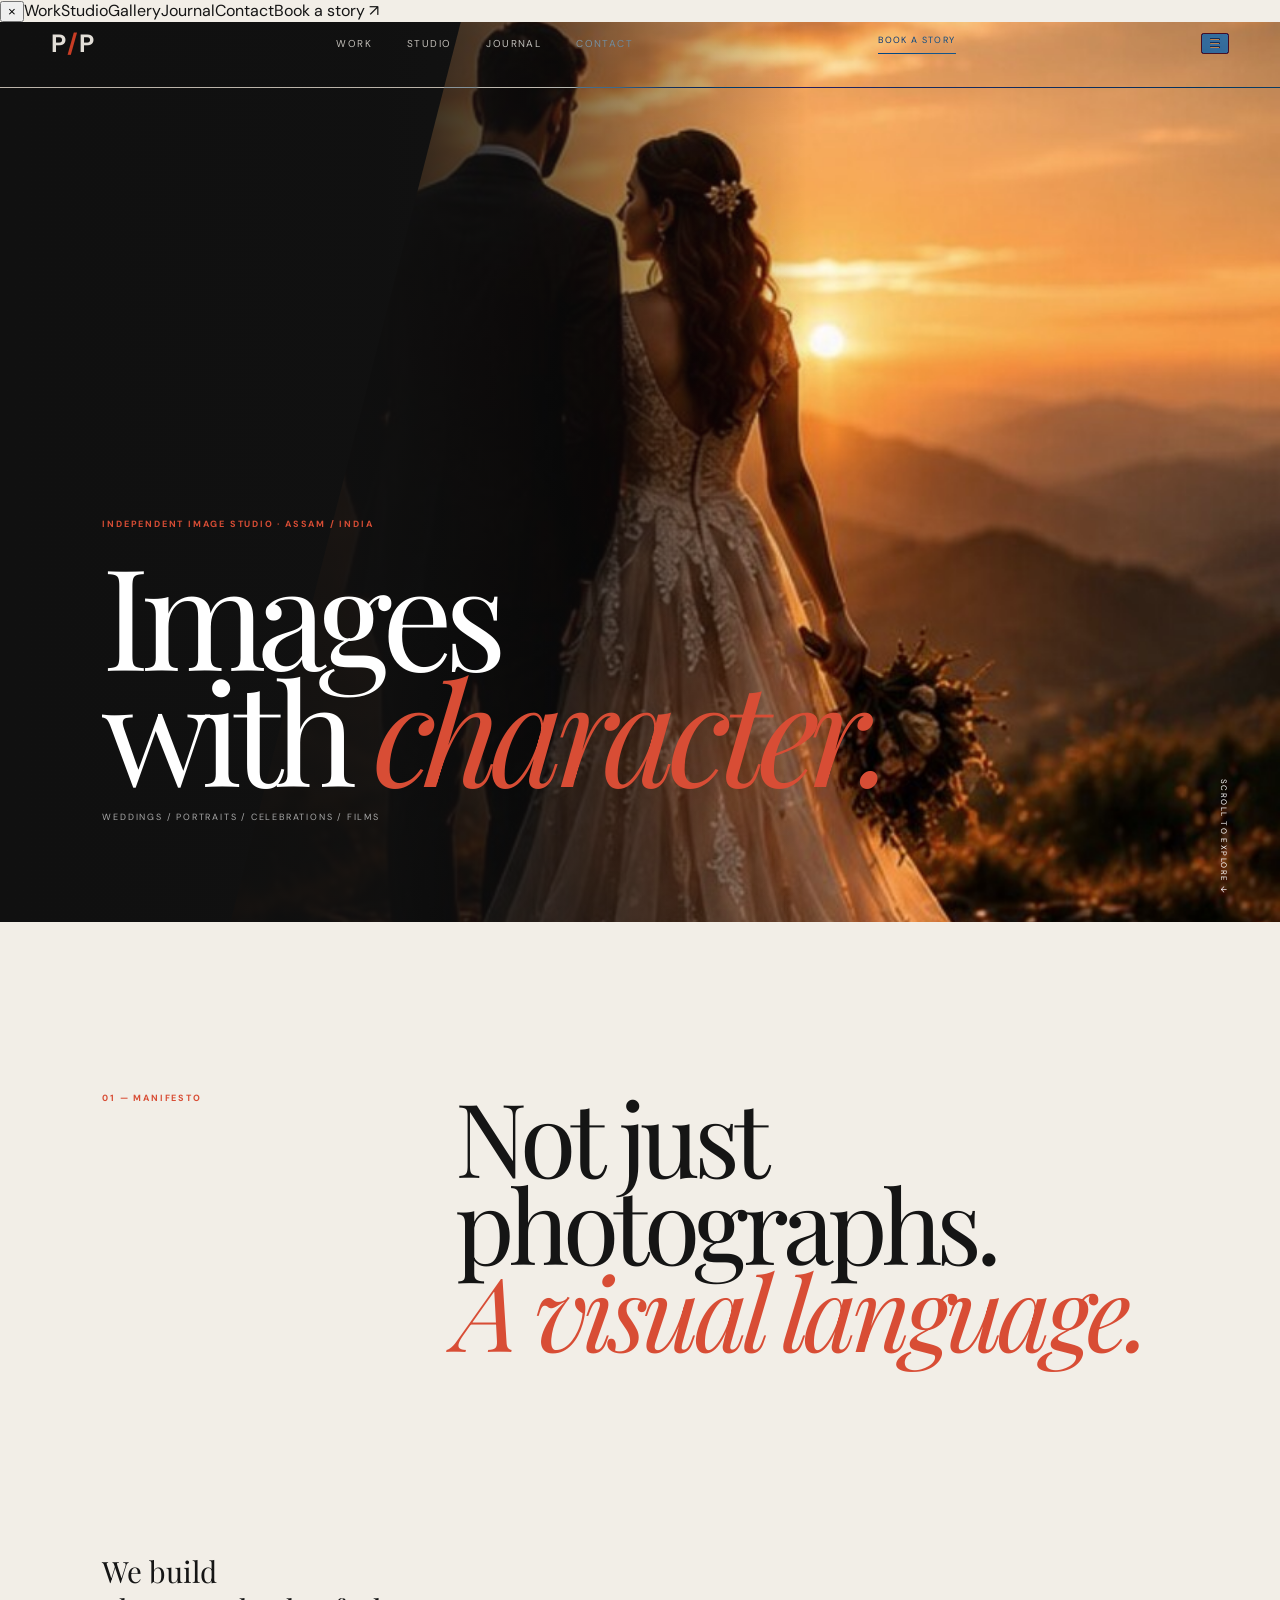
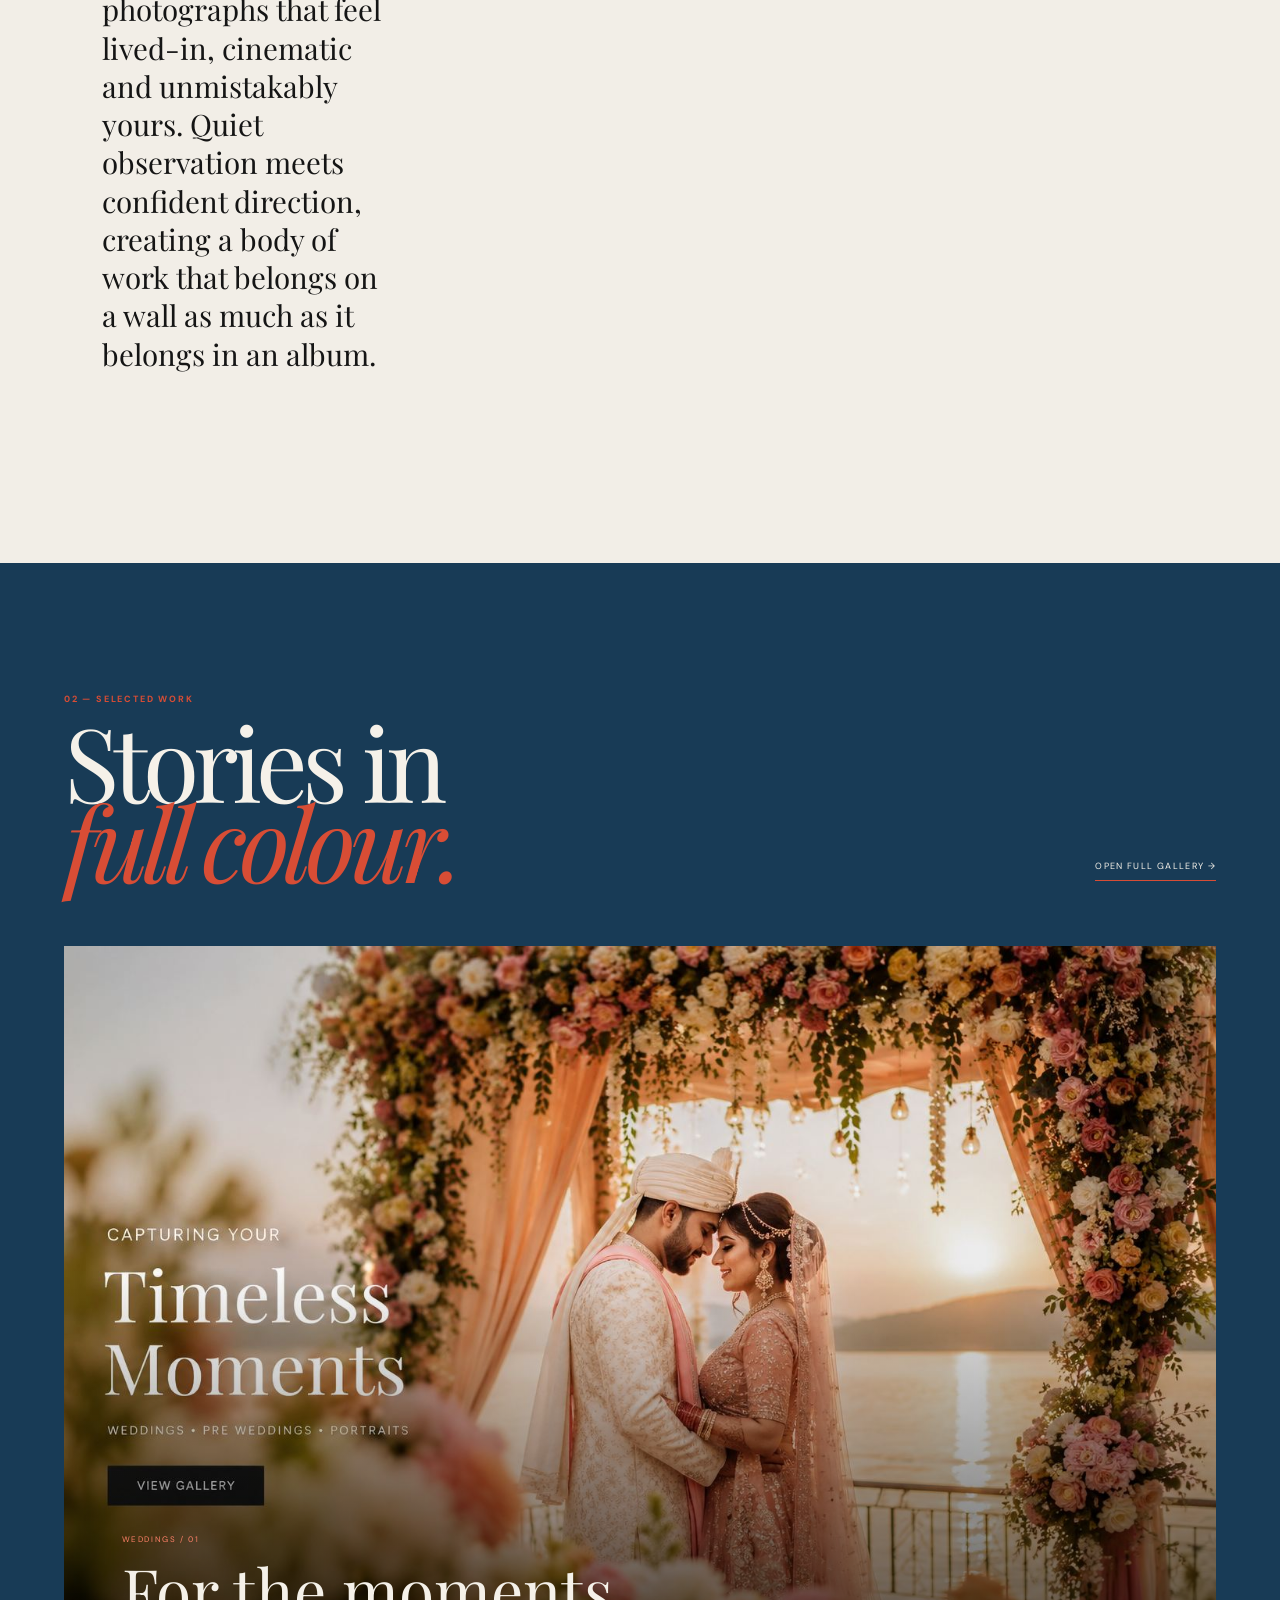
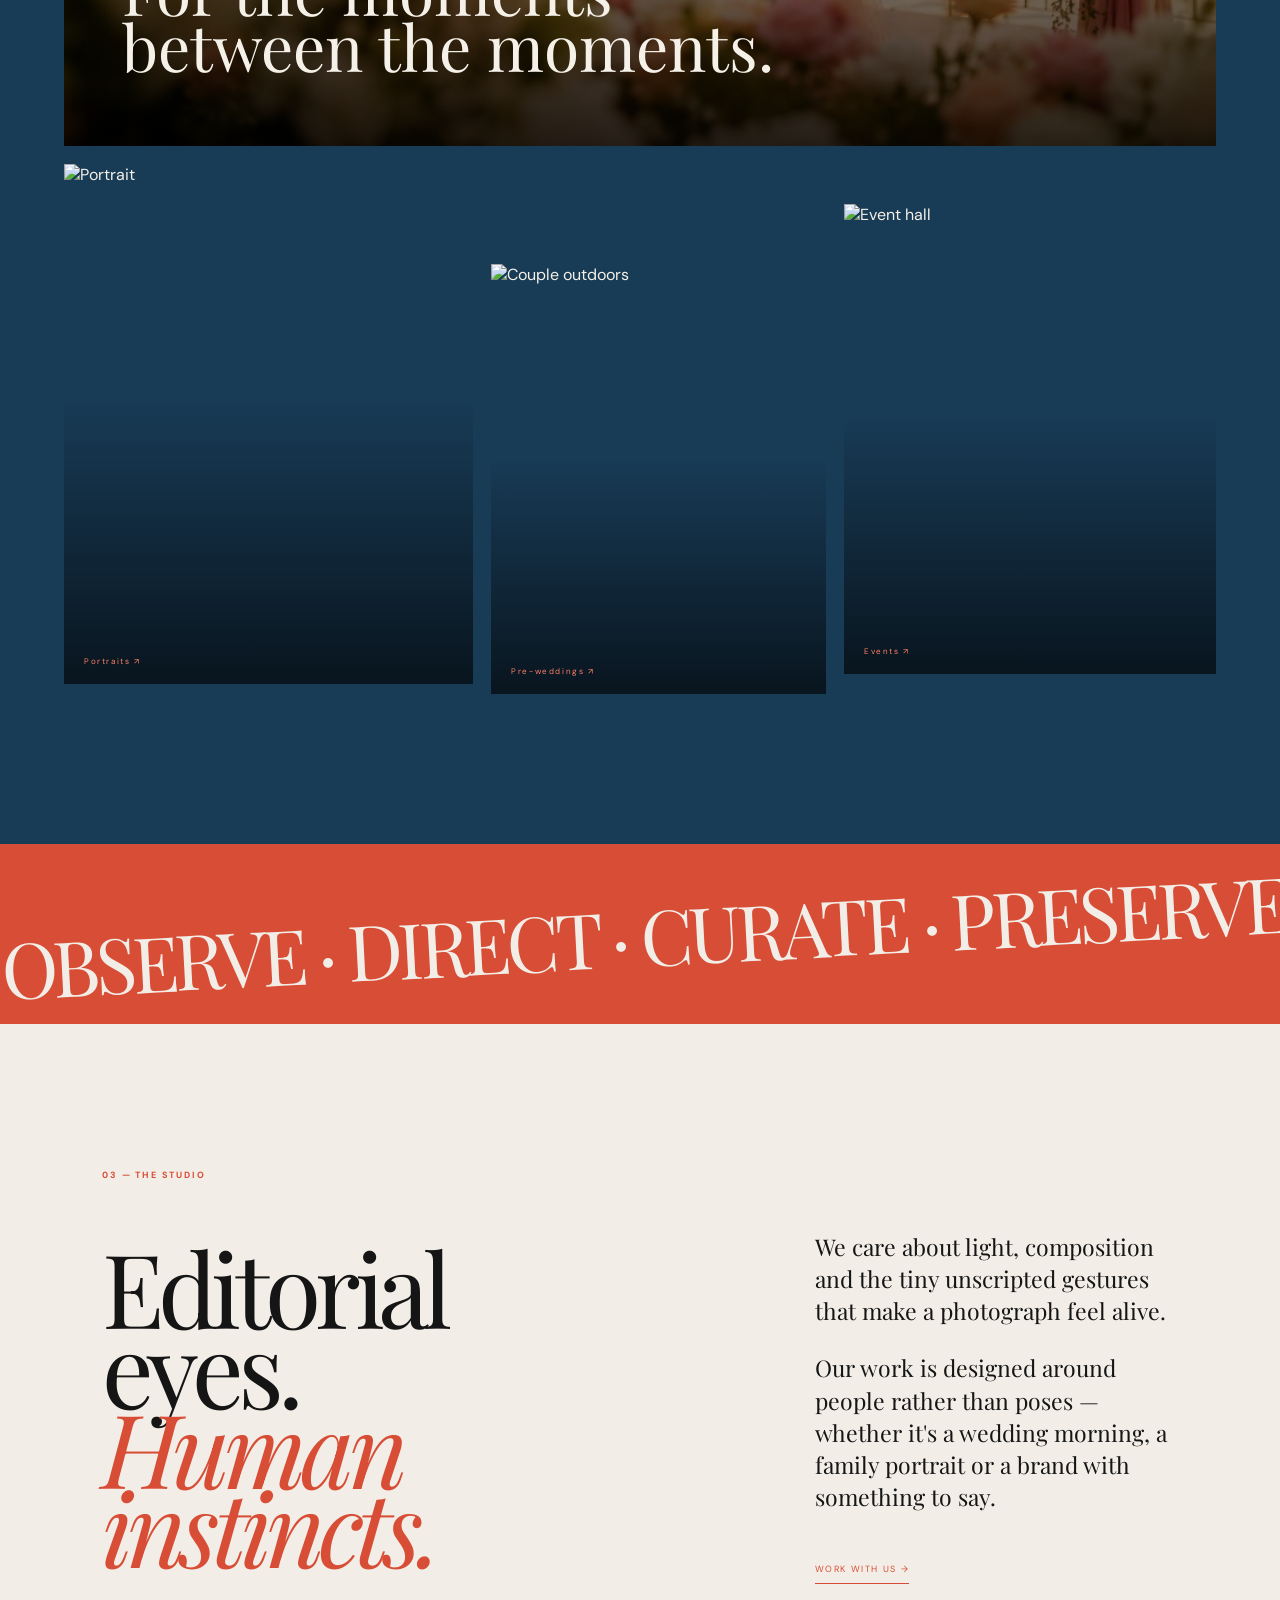
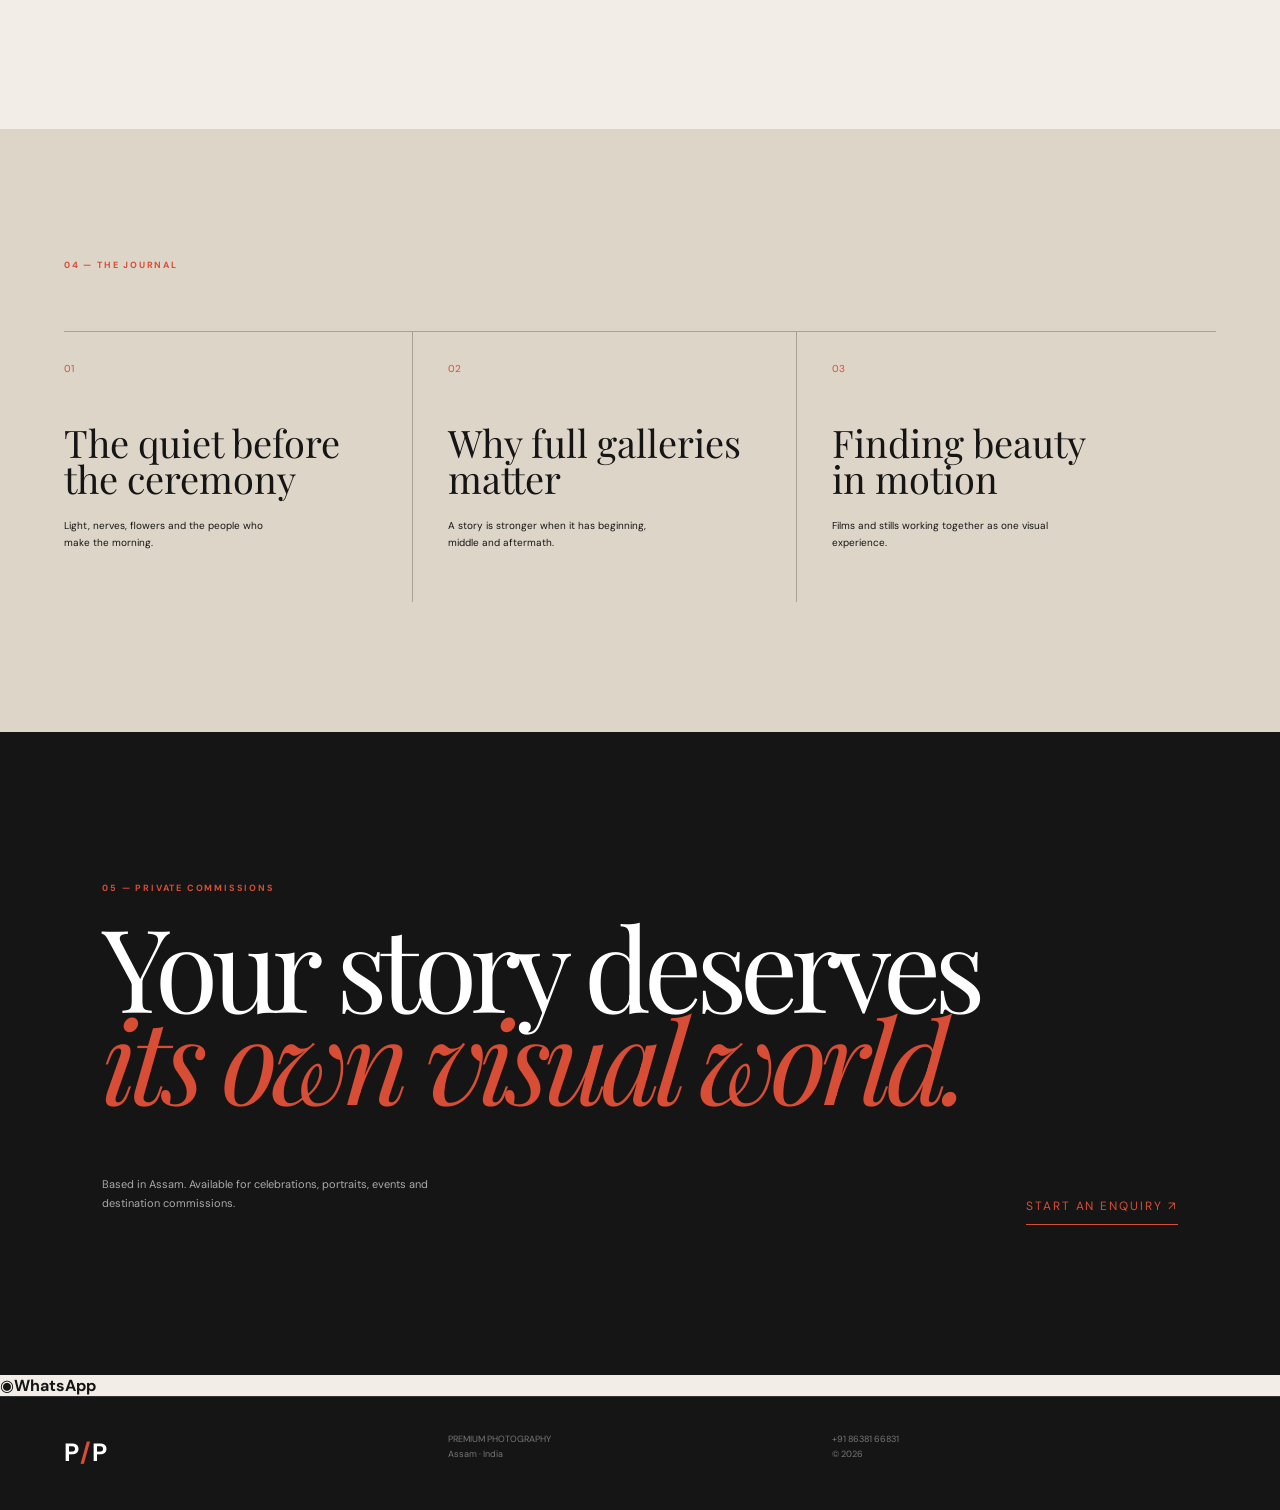
==== commit 49ed72d0: "Fix Premium mobile navigation and add WhatsApp contact" ====
--- a/premium/index.html
+++ b/premium/index.html
@@ -1 +1 @@
-<!doctype html><html lang="en"><head><meta charset="utf-8"><meta name="viewport" content="width=device-width,initial-scale=1"><meta name="description" content="Premium Photography — contemporary visual stories from Assam."><title>Premium Photography — Visual Stories</title><link rel="stylesheet" href="style.css"><link rel="preconnect" href="https://fonts.googleapis.com"><link rel="preconnect" href="https://fonts.gstatic.com" crossorigin><link href="https://fonts.googleapis.com/css2?family=DM+Sans:wght@400;500;700&family=Playfair+Display:ital,wght@0,400;0,500;1,400&display=swap" rel="stylesheet"></head><body><header><a class="logo" href="#top">P<span>/</span>P</a><nav><a href="#work">Work</a><a href="#studio">Studio</a><a href="#journal">Journal</a><a href="#contact">Contact</a></nav><a class="book" href="https://wa.me/918638166831?text=Hi%20Premium%20Photography%2C%20I%27d%20like%20to%20enquire." target="_blank">Book a story</a></header><main id="top"><section class="hero"><div class="hero-photo"><img src="../hero-sunrise.jpg" alt="Cinematic landscape at sunrise"></div><div class="hero-type"><p>Independent image studio · Assam / India</p><h1>Images<br>with <em>character.</em></h1><div class="hero-note">Weddings / Portraits / Celebrations / Films</div></div><div class="scroll">Scroll to explore ↓</div></section><section class="intro"><div class="label">01 — Manifesto</div><h2>Not just photographs.<br><em>A visual language.</em></h2><p>We build photographs that feel lived-in, cinematic and unmistakably yours. Quiet observation meets confident direction, creating a body of work that belongs on a wall as much as it belongs in an album.</p></section><section class="work" id="work"><div class="work-head"><div><div class="label">02 — Selected work</div><h2>Stories in<br><em>full colour.</em></h2></div><a href="gallery.html">Open full gallery →</a></div><a class="feature" href="gallery.html?cat=weddings"><img src="../wedding-feature.jpg" alt="Wedding celebration"><div><small>WEDDINGS / 01</small><h3>For the moments<br>between the moments.</h3></div></a><div class="tiles"><a href="gallery.html?cat=portraits"><img src="https://images.unsplash.com/photo-1531123897727-8f129e1688ce?auto=format&fit=crop&w=1200&q=90" alt="Portrait"><span>Portraits ↗</span></a><a href="gallery.html?cat=preweddings"><img src="https://images.unsplash.com/photo-1522673607200-164d1b6ce486?auto=format&fit=crop&w=1400&q=90" alt="Couple outdoors"><span>Pre-weddings ↗</span></a><a href="gallery.html?cat=events"><img src="https://images.unsplash.com/photo-1519167758481-83f550bb49b3?auto=format&fit=crop&w=1200&q=90" alt="Event hall"><span>Events ↗</span></a></div></section><section class="band"><div class="band-word">OBSERVE · DIRECT · CURATE · PRESERVE · </div></section><section class="studio" id="studio"><div class="label">03 — The studio</div><div class="studio-grid"><div><h2>Editorial eyes.<br><em>Human instincts.</em></h2></div><div><p>We care about light, composition and the tiny unscripted gestures that make a photograph feel alive.</p><p>Our work is designed around people rather than poses — whether it's a wedding morning, a family portrait or a brand with something to say.</p><a class="arrow" href="#contact">Work with us →</a></div></div></section><section class="journal" id="journal"><div class="label">04 — The journal</div><div class="journal-grid"><article><div class="number">01</div><h3>The quiet before<br>the ceremony</h3><p>Light, nerves, flowers and the people who make the morning.</p></article><article><div class="number">02</div><h3>Why full galleries<br>matter</h3><p>A story is stronger when it has beginning, middle and aftermath.</p></article><article><div class="number">03</div><h3>Finding beauty<br>in motion</h3><p>Films and stills working together as one visual experience.</p></article></div></section><section class="contact" id="contact"><div class="label">05 — Private commissions</div><h2>Your story deserves<br><em>its own visual world.</em></h2><div class="contact-row"><p>Based in Assam. Available for celebrations, portraits, events and destination commissions.</p><a class="bigbook" href="https://wa.me/918638166831?text=Hi%20Premium%20Photography%2C%20I%27d%20like%20to%20discuss%20a%20shoot." target="_blank">Start an enquiry ↗</a></div></section></main><footer><div class="logo">P<span>/</span>P</div><div>PREMIUM PHOTOGRAPHY<br>Assam · India</div><div>+91 86381 66831<br>© 2026</div></footer></body></html>+<!doctype html><html lang="en"><head><meta charset="utf-8"><meta name="viewport" content="width=device-width,initial-scale=1"><meta name="description" content="Premium Photography — contemporary visual stories from Assam."><title>Premium Photography — Visual Stories</title><link rel="stylesheet" href="style.css"><link rel="preconnect" href="https://fonts.googleapis.com"><link rel="preconnect" href="https://fonts.gstatic.com" crossorigin><link href="https://fonts.googleapis.com/css2?family=DM+Sans:wght@400;500;700&family=Playfair+Display:ital,wght@0,400;0,500;1,400&display=swap" rel="stylesheet"></head><body><header><a class="logo" href="#top">P<span>/</span>P</a><nav><a href="#work">Work</a><a href="#studio">Studio</a><a href="#journal">Journal</a><a href="#contact">Contact</a></nav><a class="book" href="https://wa.me/918638166831?text=Hi%20Premium%20Photography%2C%20I%27d%20like%20to%20enquire." target="_blank" rel="noopener">Book a story</a><button class="menu-toggle" aria-label="Open menu" aria-expanded="false">☰</button></header><div class="mobile-menu" aria-hidden="true"><button class="menu-close" aria-label="Close menu">×</button><a href="#work">Work</a><a href="#studio">Studio</a><a href="gallery.html">Gallery</a><a href="#journal">Journal</a><a href="#contact">Contact</a><a class="menu-book" href="https://wa.me/918638166831?text=Hi%20Premium%20Photography%2C%20I%27d%20like%20to%20enquire." target="_blank" rel="noopener">Book a story ↗</a></div><main id="top"><section class="hero"><div class="hero-photo"><img src="../hero-sunrise.jpg" alt="Cinematic landscape at sunrise"></div><div class="hero-type"><p>Independent image studio · Assam / India</p><h1>Images<br>with <em>character.</em></h1><div class="hero-note">Weddings / Portraits / Celebrations / Films</div></div><div class="scroll">Scroll to explore ↓</div></section><section class="intro"><div class="label">01 — Manifesto</div><h2>Not just photographs.<br><em>A visual language.</em></h2><p>We build photographs that feel lived-in, cinematic and unmistakably yours. Quiet observation meets confident direction, creating a body of work that belongs on a wall as much as it belongs in an album.</p></section><section class="work" id="work"><div class="work-head"><div><div class="label">02 — Selected work</div><h2>Stories in<br><em>full colour.</em></h2></div><a href="gallery.html">Open full gallery →</a></div><a class="feature" href="gallery.html?cat=weddings"><img src="../wedding-feature.jpg" alt="Wedding celebration"><div><small>WEDDINGS / 01</small><h3>For the moments<br>between the moments.</h3></div></a><div class="tiles"><a href="gallery.html?cat=portraits"><img src="https://images.unsplash.com/photo-1531123897727-8f129e1688ce?auto=format&fit=crop&w=1200&q=90" alt="Portrait"><span>Portraits ↗</span></a><a href="gallery.html?cat=preweddings"><img src="https://images.unsplash.com/photo-1522673607200-164d1b6ce486?auto=format&fit=crop&w=1400&q=90" alt="Couple outdoors"><span>Pre-weddings ↗</span></a><a href="gallery.html?cat=events"><img src="https://images.unsplash.com/photo-1519167758481-83f550bb49b3?auto=format&fit=crop&w=1200&q=90" alt="Event hall"><span>Events ↗</span></a></div></section><section class="band"><div class="band-word">OBSERVE · DIRECT · CURATE · PRESERVE · </div></section><section class="studio" id="studio"><div class="label">03 — The studio</div><div class="studio-grid"><div><h2>Editorial eyes.<br><em>Human instincts.</em></h2></div><div><p>We care about light, composition and the tiny unscripted gestures that make a photograph feel alive.</p><p>Our work is designed around people rather than poses — whether it's a wedding morning, a family portrait or a brand with something to say.</p><a class="arrow" href="#contact">Work with us →</a></div></div></section><section class="journal" id="journal"><div class="label">04 — The journal</div><div class="journal-grid"><article><div class="number">01</div><h3>The quiet before<br>the ceremony</h3><p>Light, nerves, flowers and the people who make the morning.</p></article><article><div class="number">02</div><h3>Why full galleries<br>matter</h3><p>A story is stronger when it has beginning, middle and aftermath.</p></article><article><div class="number">03</div><h3>Finding beauty<br>in motion</h3><p>Films and stills working together as one visual experience.</p></article></div></section><section class="contact" id="contact"><div class="label">05 — Private commissions</div><h2>Your story deserves<br><em>its own visual world.</em></h2><div class="contact-row"><p>Based in Assam. Available for celebrations, portraits, events and destination commissions.</p><a class="bigbook" href="https://wa.me/918638166831?text=Hi%20Premium%20Photography%2C%20I%27d%20like%20to%20discuss%20a%20shoot." target="_blank" rel="noopener">Start an enquiry ↗</a></div></section></main><a class="whatsapp-float" href="https://wa.me/918638166831?text=Hi%20Premium%20Photography%2C%20I%27d%20like%20to%20enquire." target="_blank" rel="noopener" aria-label="Chat on WhatsApp"><span>◉</span><b>WhatsApp</b></a><footer><div class="logo">P<span>/</span>P</div><div>PREMIUM PHOTOGRAPHY<br>Assam · India</div><div>+91 86381 66831<br>© 2026</div></footer><script>const toggle=document.querySelector('.menu-toggle'),menu=document.querySelector('.mobile-menu'),close=document.querySelector('.menu-close');function openMenu(){menu.classList.add('open');menu.setAttribute('aria-hidden','false');toggle.setAttribute('aria-expanded','true');document.body.classList.add('menu-lock')}function closeMenu(){menu.classList.remove('open');menu.setAttribute('aria-hidden','true');toggle.setAttribute('aria-expanded','false');document.body.classList.remove('menu-lock')}toggle.addEventListener('click',openMenu);close.addEventListener('click',closeMenu);menu.querySelectorAll('a').forEach(a=>a.addEventListener('click',closeMenu));</script></body></html>
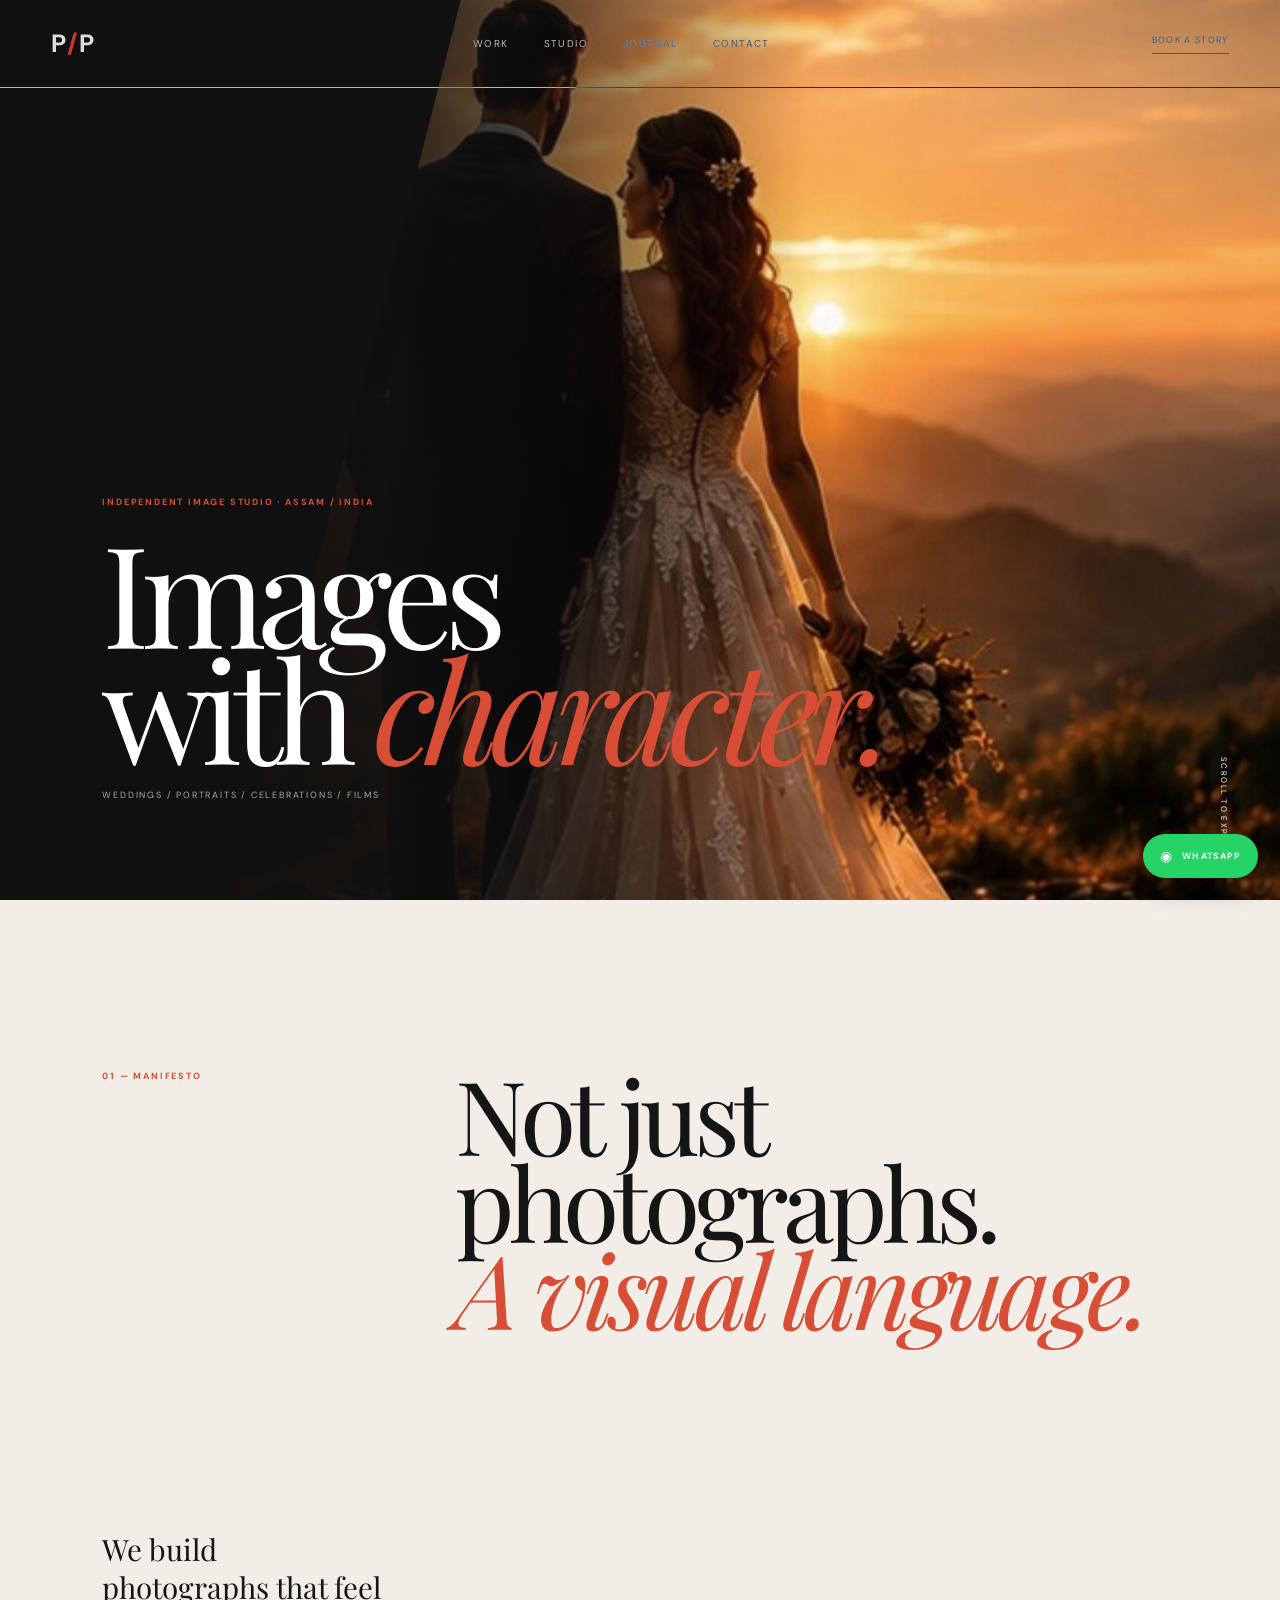
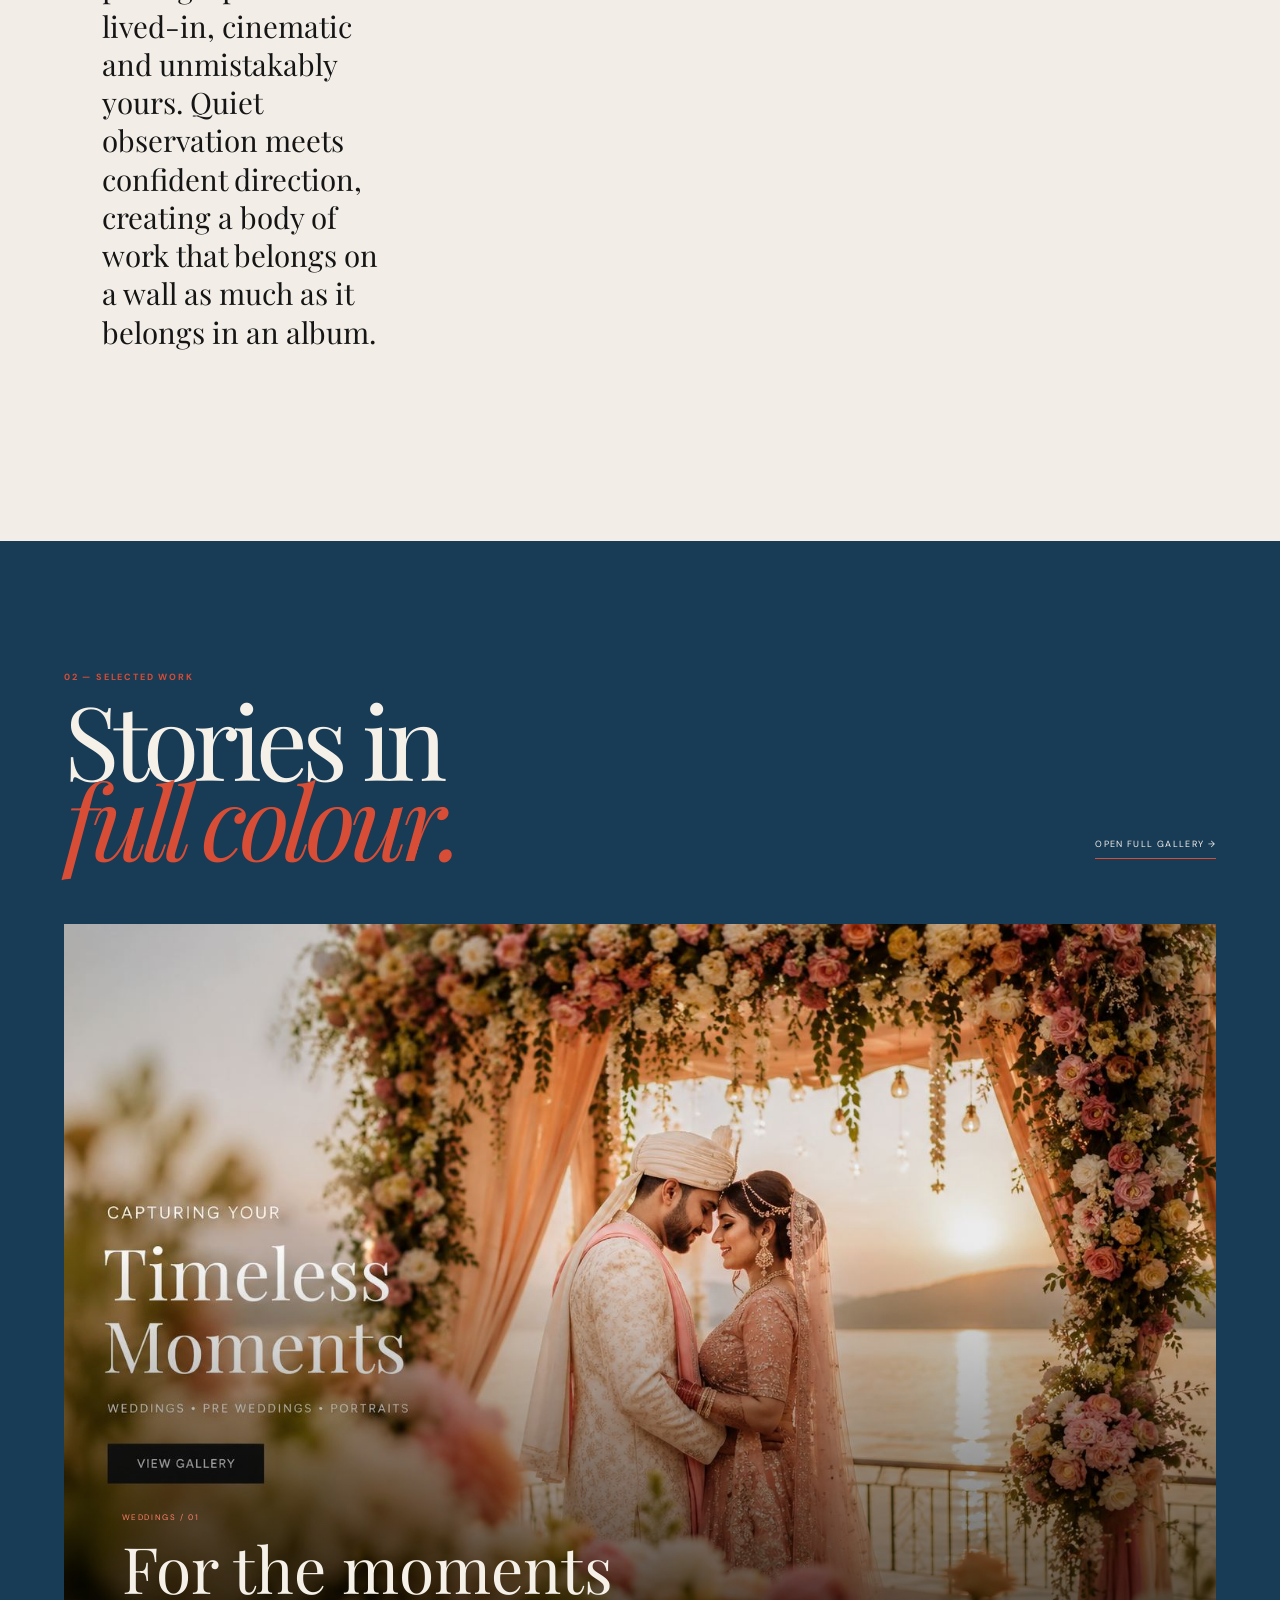
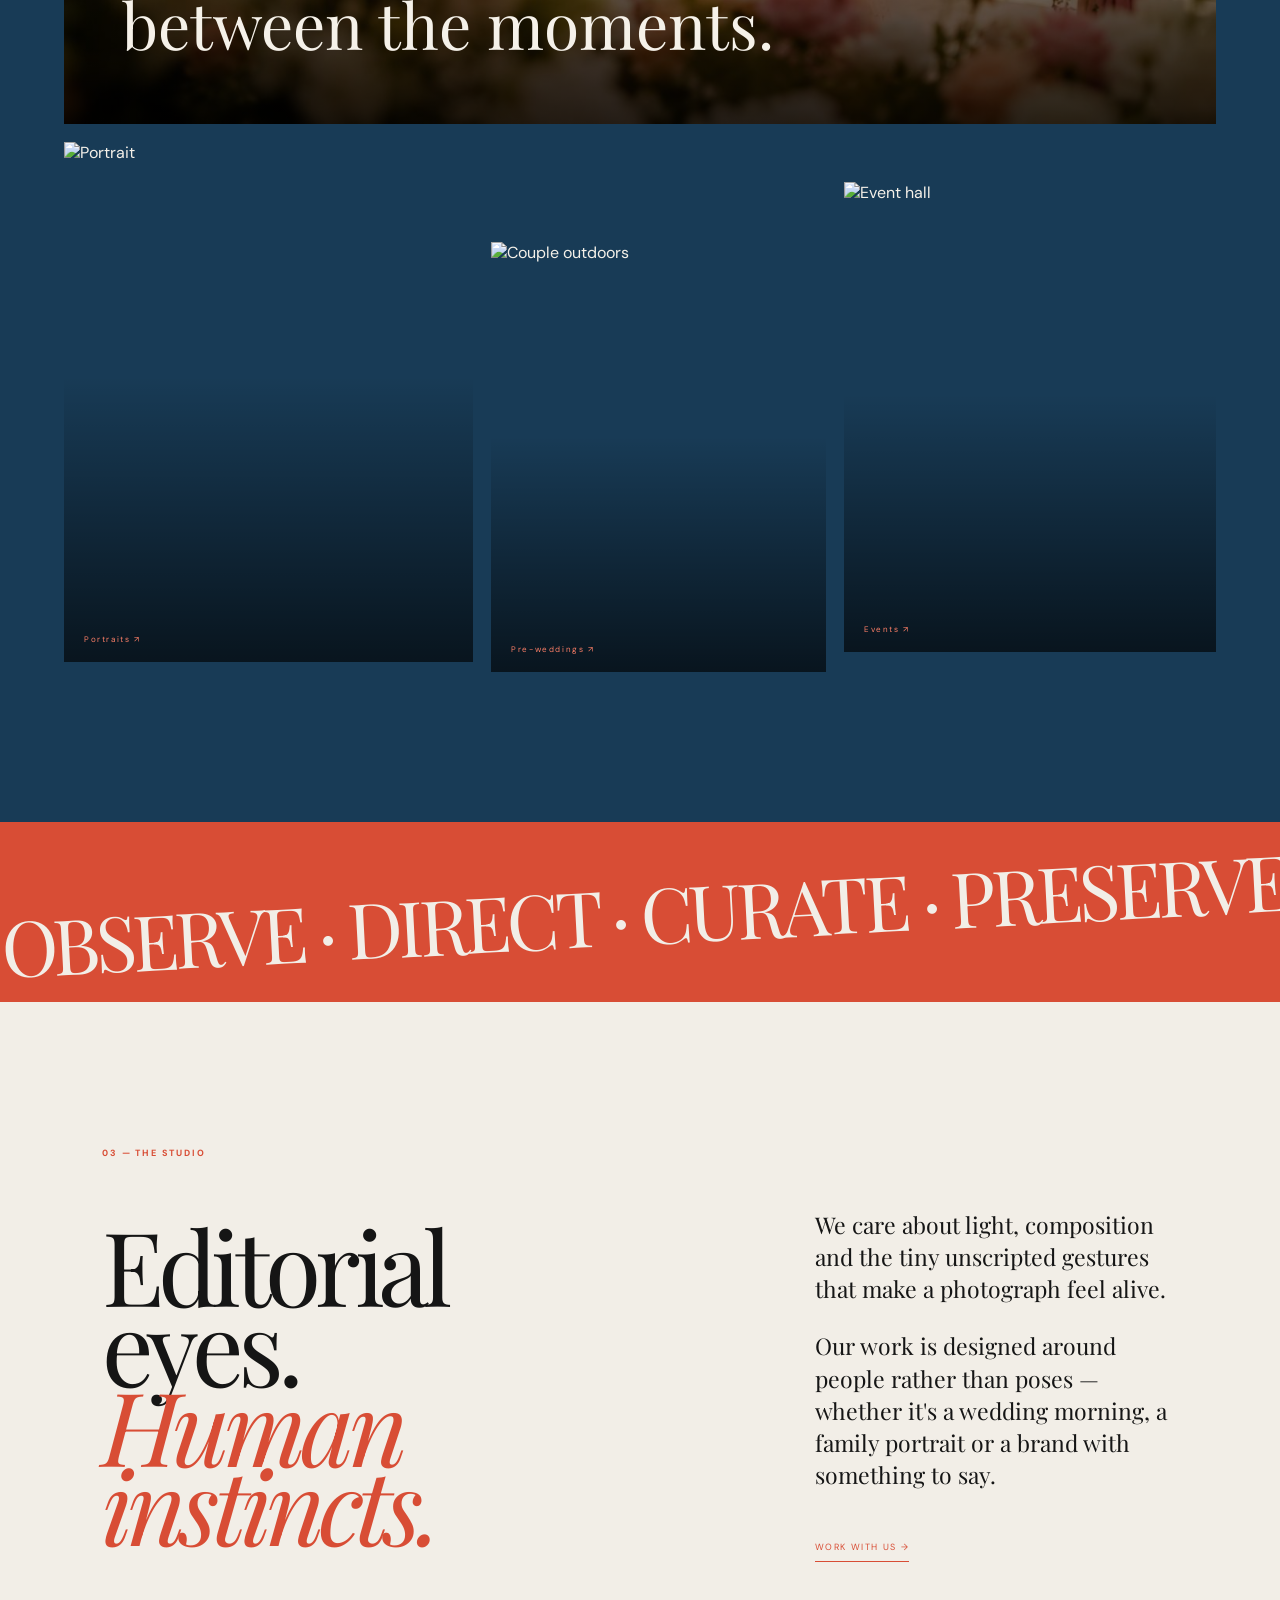
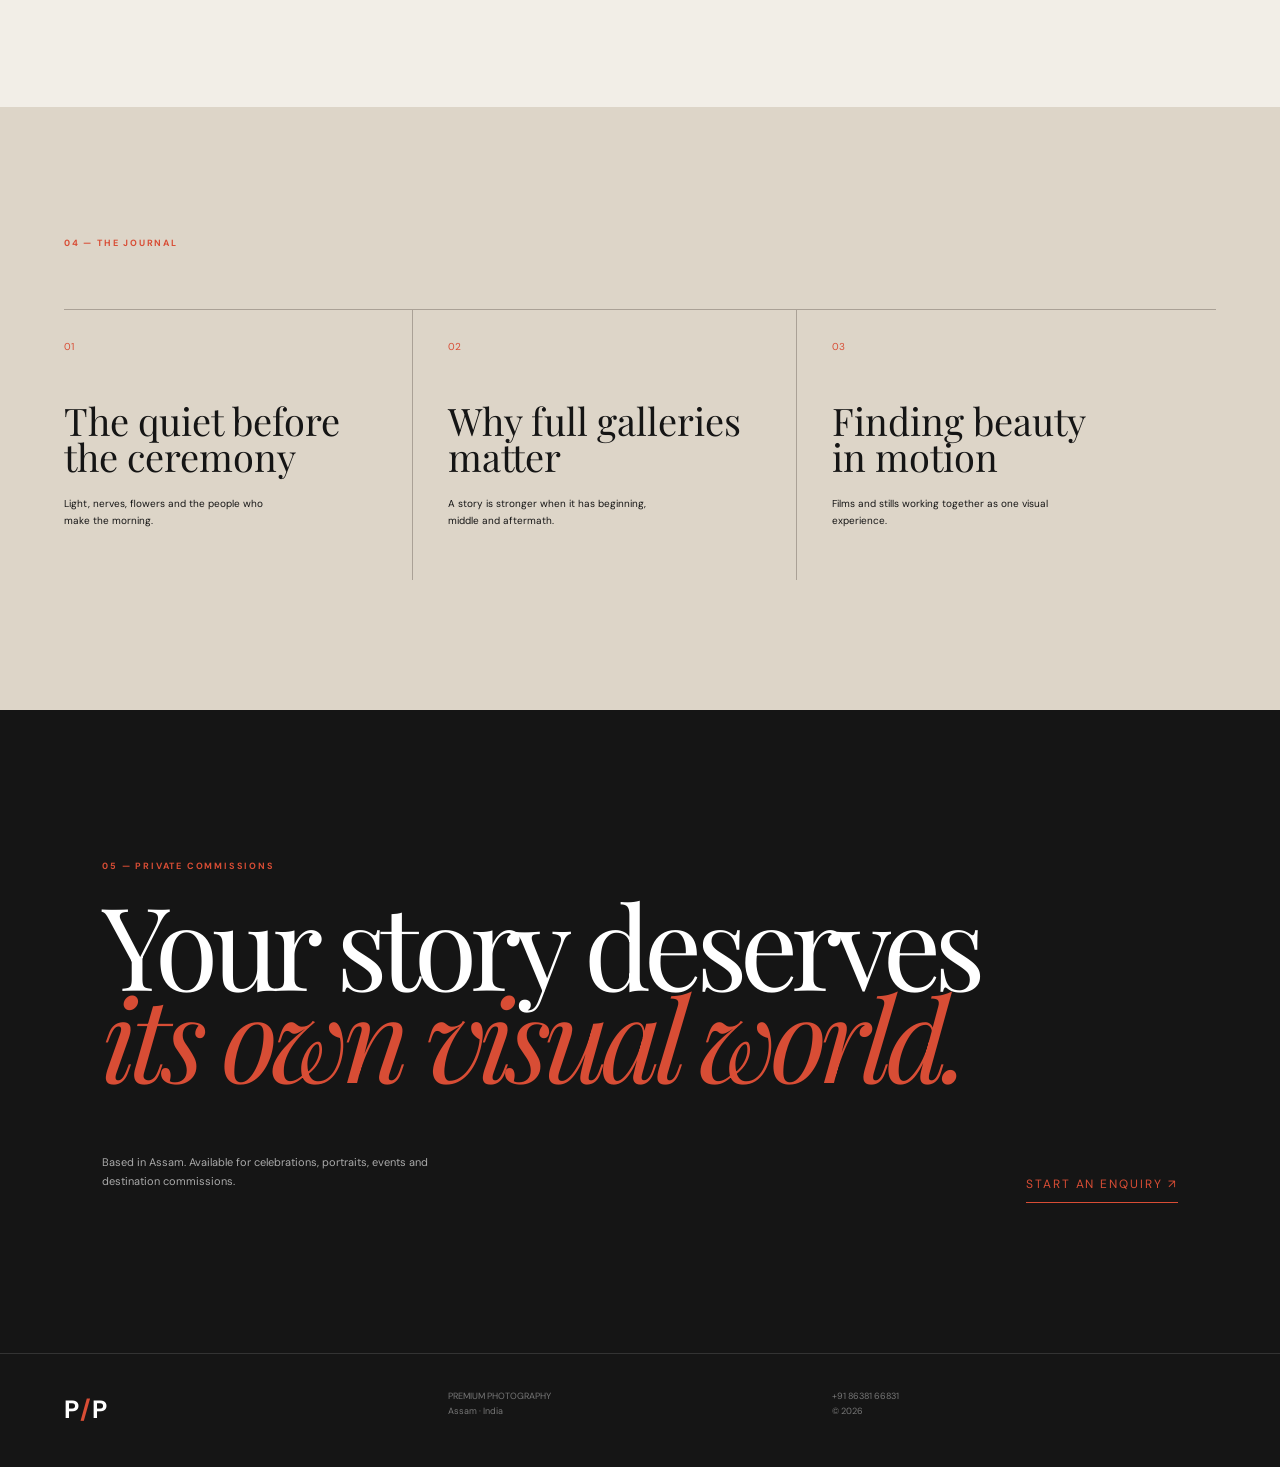
==== commit 1edb50f2: "Force refresh of Premium mobile navigation styles" ====
--- a/premium/index.html
+++ b/premium/index.html
@@ -1 +1 @@
-<!doctype html><html lang="en"><head><meta charset="utf-8"><meta name="viewport" content="width=device-width,initial-scale=1"><meta name="description" content="Premium Photography — contemporary visual stories from Assam."><title>Premium Photography — Visual Stories</title><link rel="stylesheet" href="style.css"><link rel="preconnect" href="https://fonts.googleapis.com"><link rel="preconnect" href="https://fonts.gstatic.com" crossorigin><link href="https://fonts.googleapis.com/css2?family=DM+Sans:wght@400;500;700&family=Playfair+Display:ital,wght@0,400;0,500;1,400&display=swap" rel="stylesheet"></head><body><header><a class="logo" href="#top">P<span>/</span>P</a><nav><a href="#work">Work</a><a href="#studio">Studio</a><a href="#journal">Journal</a><a href="#contact">Contact</a></nav><a class="book" href="https://wa.me/918638166831?text=Hi%20Premium%20Photography%2C%20I%27d%20like%20to%20enquire." target="_blank" rel="noopener">Book a story</a><button class="menu-toggle" aria-label="Open menu" aria-expanded="false">☰</button></header><div class="mobile-menu" aria-hidden="true"><button class="menu-close" aria-label="Close menu">×</button><a href="#work">Work</a><a href="#studio">Studio</a><a href="gallery.html">Gallery</a><a href="#journal">Journal</a><a href="#contact">Contact</a><a class="menu-book" href="https://wa.me/918638166831?text=Hi%20Premium%20Photography%2C%20I%27d%20like%20to%20enquire." target="_blank" rel="noopener">Book a story ↗</a></div><main id="top"><section class="hero"><div class="hero-photo"><img src="../hero-sunrise.jpg" alt="Cinematic landscape at sunrise"></div><div class="hero-type"><p>Independent image studio · Assam / India</p><h1>Images<br>with <em>character.</em></h1><div class="hero-note">Weddings / Portraits / Celebrations / Films</div></div><div class="scroll">Scroll to explore ↓</div></section><section class="intro"><div class="label">01 — Manifesto</div><h2>Not just photographs.<br><em>A visual language.</em></h2><p>We build photographs that feel lived-in, cinematic and unmistakably yours. Quiet observation meets confident direction, creating a body of work that belongs on a wall as much as it belongs in an album.</p></section><section class="work" id="work"><div class="work-head"><div><div class="label">02 — Selected work</div><h2>Stories in<br><em>full colour.</em></h2></div><a href="gallery.html">Open full gallery →</a></div><a class="feature" href="gallery.html?cat=weddings"><img src="../wedding-feature.jpg" alt="Wedding celebration"><div><small>WEDDINGS / 01</small><h3>For the moments<br>between the moments.</h3></div></a><div class="tiles"><a href="gallery.html?cat=portraits"><img src="https://images.unsplash.com/photo-1531123897727-8f129e1688ce?auto=format&fit=crop&w=1200&q=90" alt="Portrait"><span>Portraits ↗</span></a><a href="gallery.html?cat=preweddings"><img src="https://images.unsplash.com/photo-1522673607200-164d1b6ce486?auto=format&fit=crop&w=1400&q=90" alt="Couple outdoors"><span>Pre-weddings ↗</span></a><a href="gallery.html?cat=events"><img src="https://images.unsplash.com/photo-1519167758481-83f550bb49b3?auto=format&fit=crop&w=1200&q=90" alt="Event hall"><span>Events ↗</span></a></div></section><section class="band"><div class="band-word">OBSERVE · DIRECT · CURATE · PRESERVE · </div></section><section class="studio" id="studio"><div class="label">03 — The studio</div><div class="studio-grid"><div><h2>Editorial eyes.<br><em>Human instincts.</em></h2></div><div><p>We care about light, composition and the tiny unscripted gestures that make a photograph feel alive.</p><p>Our work is designed around people rather than poses — whether it's a wedding morning, a family portrait or a brand with something to say.</p><a class="arrow" href="#contact">Work with us →</a></div></div></section><section class="journal" id="journal"><div class="label">04 — The journal</div><div class="journal-grid"><article><div class="number">01</div><h3>The quiet before<br>the ceremony</h3><p>Light, nerves, flowers and the people who make the morning.</p></article><article><div class="number">02</div><h3>Why full galleries<br>matter</h3><p>A story is stronger when it has beginning, middle and aftermath.</p></article><article><div class="number">03</div><h3>Finding beauty<br>in motion</h3><p>Films and stills working together as one visual experience.</p></article></div></section><section class="contact" id="contact"><div class="label">05 — Private commissions</div><h2>Your story deserves<br><em>its own visual world.</em></h2><div class="contact-row"><p>Based in Assam. Available for celebrations, portraits, events and destination commissions.</p><a class="bigbook" href="https://wa.me/918638166831?text=Hi%20Premium%20Photography%2C%20I%27d%20like%20to%20discuss%20a%20shoot." target="_blank" rel="noopener">Start an enquiry ↗</a></div></section></main><a class="whatsapp-float" href="https://wa.me/918638166831?text=Hi%20Premium%20Photography%2C%20I%27d%20like%20to%20enquire." target="_blank" rel="noopener" aria-label="Chat on WhatsApp"><span>◉</span><b>WhatsApp</b></a><footer><div class="logo">P<span>/</span>P</div><div>PREMIUM PHOTOGRAPHY<br>Assam · India</div><div>+91 86381 66831<br>© 2026</div></footer><script>const toggle=document.querySelector('.menu-toggle'),menu=document.querySelector('.mobile-menu'),close=document.querySelector('.menu-close');function openMenu(){menu.classList.add('open');menu.setAttribute('aria-hidden','false');toggle.setAttribute('aria-expanded','true');document.body.classList.add('menu-lock')}function closeMenu(){menu.classList.remove('open');menu.setAttribute('aria-hidden','true');toggle.setAttribute('aria-expanded','false');document.body.classList.remove('menu-lock')}toggle.addEventListener('click',openMenu);close.addEventListener('click',closeMenu);menu.querySelectorAll('a').forEach(a=>a.addEventListener('click',closeMenu));</script></body></html>+<!doctype html><html lang="en"><head><meta charset="utf-8"><meta name="viewport" content="width=device-width,initial-scale=1"><meta name="description" content="Premium Photography — contemporary visual stories from Assam."><title>Premium Photography — Visual Stories</title><link rel="stylesheet" href="style.css?v=20260902-2"><link rel="preconnect" href="https://fonts.googleapis.com"><link rel="preconnect" href="https://fonts.gstatic.com" crossorigin><link href="https://fonts.googleapis.com/css2?family=DM+Sans:wght@400;500;700&family=Playfair+Display:ital,wght@0,400;0,500;1,400&display=swap" rel="stylesheet"></head><body><header><a class="logo" href="#top">P<span>/</span>P</a><nav><a href="#work">Work</a><a href="#studio">Studio</a><a href="#journal">Journal</a><a href="#contact">Contact</a></nav><a class="book" href="https://wa.me/918638166831?text=Hi%20Premium%20Photography%2C%20I%27d%20like%20to%20enquire." target="_blank" rel="noopener">Book a story</a><button class="menu-toggle" aria-label="Open menu" aria-expanded="false">☰</button></header><div class="mobile-menu" aria-hidden="true"><button class="menu-close" aria-label="Close menu">×</button><a href="#work">Work</a><a href="#studio">Studio</a><a href="gallery.html">Gallery</a><a href="#journal">Journal</a><a href="#contact">Contact</a><a class="menu-book" href="https://wa.me/918638166831?text=Hi%20Premium%20Photography%2C%20I%27d%20like%20to%20enquire." target="_blank" rel="noopener">Book a story ↗</a></div><main id="top"><section class="hero"><div class="hero-photo"><img src="../hero-sunrise.jpg" alt="Cinematic landscape at sunrise"></div><div class="hero-type"><p>Independent image studio · Assam / India</p><h1>Images<br>with <em>character.</em></h1><div class="hero-note">Weddings / Portraits / Celebrations / Films</div></div><div class="scroll">Scroll to explore ↓</div></section><section class="intro"><div class="label">01 — Manifesto</div><h2>Not just photographs.<br><em>A visual language.</em></h2><p>We build photographs that feel lived-in, cinematic and unmistakably yours. Quiet observation meets confident direction, creating a body of work that belongs on a wall as much as it belongs in an album.</p></section><section class="work" id="work"><div class="work-head"><div><div class="label">02 — Selected work</div><h2>Stories in<br><em>full colour.</em></h2></div><a href="gallery.html">Open full gallery →</a></div><a class="feature" href="gallery.html?cat=weddings"><img src="../wedding-feature.jpg" alt="Wedding celebration"><div><small>WEDDINGS / 01</small><h3>For the moments<br>between the moments.</h3></div></a><div class="tiles"><a href="gallery.html?cat=portraits"><img src="https://images.unsplash.com/photo-1531123897727-8f129e1688ce?auto=format&fit=crop&w=1200&q=90" alt="Portrait"><span>Portraits ↗</span></a><a href="gallery.html?cat=preweddings"><img src="https://images.unsplash.com/photo-1522673607200-164d1b6ce486?auto=format&fit=crop&w=1400&q=90" alt="Couple outdoors"><span>Pre-weddings ↗</span></a><a href="gallery.html?cat=events"><img src="https://images.unsplash.com/photo-1519167758481-83f550bb49b3?auto=format&fit=crop&w=1200&q=90" alt="Event hall"><span>Events ↗</span></a></div></section><section class="band"><div class="band-word">OBSERVE · DIRECT · CURATE · PRESERVE · </div></section><section class="studio" id="studio"><div class="label">03 — The studio</div><div class="studio-grid"><div><h2>Editorial eyes.<br><em>Human instincts.</em></h2></div><div><p>We care about light, composition and the tiny unscripted gestures that make a photograph feel alive.</p><p>Our work is designed around people rather than poses — whether it's a wedding morning, a family portrait or a brand with something to say.</p><a class="arrow" href="#contact">Work with us →</a></div></div></section><section class="journal" id="journal"><div class="label">04 — The journal</div><div class="journal-grid"><article><div class="number">01</div><h3>The quiet before<br>the ceremony</h3><p>Light, nerves, flowers and the people who make the morning.</p></article><article><div class="number">02</div><h3>Why full galleries<br>matter</h3><p>A story is stronger when it has beginning, middle and aftermath.</p></article><article><div class="number">03</div><h3>Finding beauty<br>in motion</h3><p>Films and stills working together as one visual experience.</p></article></div></section><section class="contact" id="contact"><div class="label">05 — Private commissions</div><h2>Your story deserves<br><em>its own visual world.</em></h2><div class="contact-row"><p>Based in Assam. Available for celebrations, portraits, events and destination commissions.</p><a class="bigbook" href="https://wa.me/918638166831?text=Hi%20Premium%20Photography%2C%20I%27d%20like%20to%20discuss%20a%20shoot." target="_blank" rel="noopener">Start an enquiry ↗</a></div></section></main><a class="whatsapp-float" href="https://wa.me/918638166831?text=Hi%20Premium%20Photography%2C%20I%27d%20like%20to%20enquire." target="_blank" rel="noopener" aria-label="Chat on WhatsApp"><span>◉</span><b>WhatsApp</b></a><footer><div class="logo">P<span>/</span>P</div><div>PREMIUM PHOTOGRAPHY<br>Assam · India</div><div>+91 86381 66831<br>© 2026</div></footer><script>const toggle=document.querySelector('.menu-toggle'),menu=document.querySelector('.mobile-menu'),close=document.querySelector('.menu-close');function openMenu(){menu.classList.add('open');menu.setAttribute('aria-hidden','false');toggle.setAttribute('aria-expanded','true');document.body.classList.add('menu-lock')}function closeMenu(){menu.classList.remove('open');menu.setAttribute('aria-hidden','true');toggle.setAttribute('aria-expanded','false');document.body.classList.remove('menu-lock')}toggle.addEventListener('click',openMenu);close.addEventListener('click',closeMenu);menu.querySelectorAll('a').forEach(a=>a.addEventListener('click',closeMenu));</script></body></html>
--- a/premium/style.css
+++ b/premium/style.css
@@ -1 +1 @@
-*{box-sizing:border-box}html{scroll-behavior:smooth}body{margin:0;background:#f2eee7;color:#151515;font-family:'DM Sans',sans-serif}a{text-decoration:none;color:inherit}img{display:block;width:100%}:root{--paper:#f2eee7;--ink:#151515;--red:#d84d35;--blue:#183b56;--line:#cbc4ba;--serif:'Playfair Display',Georgia,serif}header{height:88px;padding:25px 4vw;display:flex;align-items:center;justify-content:space-between;border-bottom:1px solid var(--line);position:absolute;z-index:20;left:0;right:0;color:var(--paper);mix-blend-mode:difference}.logo{font-weight:700;font-size:25px;letter-spacing:-.12em}.logo span{color:var(--red);padding:0 4px}nav{display:flex;gap:35px;font-size:10px;text-transform:uppercase;letter-spacing:.14em}nav a{opacity:.85}.book{font-size:9px;text-transform:uppercase;letter-spacing:.15em;border-bottom:1px solid currentColor;padding-bottom:7px}.hero{height:100vh;min-height:680px;position:relative;background:var(--ink);color:white;overflow:hidden}.hero-photo{position:absolute;inset:0;clip-path:polygon(36% 0,100% 0,100% 100%,18% 100%);overflow:hidden}.hero-photo img{height:100%;object-fit:cover;filter:saturate(.9)}.hero:after{content:'';position:absolute;inset:0;background:linear-gradient(90deg,#101010 0%,rgba(16,16,16,.9) 30%,transparent 63%)}.hero-type{position:absolute;z-index:2;left:8vw;bottom:11vh}.hero-type p,.label{font-size:9px;text-transform:uppercase;letter-spacing:.2em;color:var(--red);font-weight:700}.hero h1{font:400 clamp(75px,11vw,165px)/.82 var(--serif);letter-spacing:-.065em;margin:25px 0}.hero h1 em,.intro h2 em,.work h2 em,.studio h2 em,.contact h2 em,.gallery-intro h1 em{color:var(--red);font-style:italic}.hero-note{font-size:9px;text-transform:uppercase;letter-spacing:.2em;color:#aaa}.scroll{position:absolute;z-index:3;right:4vw;bottom:28px;font-size:8px;text-transform:uppercase;letter-spacing:.18em;writing-mode:vertical-rl}.intro{padding:170px 8vw 190px;display:grid;grid-template-columns:.4fr 1fr;gap:5vw}.intro h2{font:400 clamp(60px,8vw,120px)/.85 var(--serif);letter-spacing:-.055em;margin:0}.intro p{font:400 clamp(22px,2.3vw,34px)/1.3 var(--serif);max-width:600px;margin:15vh 0 0}.work{background:var(--blue);color:#f5f1e9;padding:130px 5vw 150px}.work-head{display:flex;justify-content:space-between;align-items:end;max-width:1400px;margin:auto 0 65px}.work h2,.studio h2{font:400 clamp(65px,8vw,120px)/.78 var(--serif);letter-spacing:-.06em;margin:16px 0 0}.work-head>a{border-bottom:1px solid var(--red);padding-bottom:8px;font-size:9px;text-transform:uppercase;letter-spacing:.15em}.feature{display:block;max-width:1400px;margin:auto;position:relative;overflow:hidden}.feature img{height:min(67vw,800px);object-fit:cover;object-position:58% center;transition:transform 1s}.feature:hover img,.tiles a:hover img{transform:scale(1.035)}.feature:after{content:'';position:absolute;inset:0;background:linear-gradient(0deg,rgba(0,0,0,.78),transparent 60%)}.feature>div{position:absolute;z-index:2;left:5%;bottom:7%;max-width:700px}.feature small,.tiles span{font-size:8px;letter-spacing:.2em;color:#ff8068}.feature h3{font:400 clamp(42px,5vw,75px)/.88 var(--serif);margin:15px 0}.tiles{display:grid;grid-template-columns:1.1fr .9fr 1fr;gap:18px;max-width:1400px;margin:18px auto 0;align-items:start}.tiles a{position:relative;overflow:hidden}.tiles a:nth-child(2){margin-top:100px}.tiles a:nth-child(3){margin-top:40px}.tiles img{height:520px;object-fit:cover;transition:transform 1s}.tiles a:nth-child(2) img{height:430px}.tiles a:nth-child(3) img{height:470px}.tiles span{position:absolute;left:20px;bottom:18px;z-index:2}.tiles a:after{content:'';position:absolute;inset:0;background:linear-gradient(0deg,rgba(0,0,0,.65),transparent 55%)}.band{height:180px;display:grid;place-items:center;background:var(--red);color:var(--paper);overflow:hidden}.band-word{font-size:clamp(35px,6vw,85px);white-space:nowrap;letter-spacing:-.06em;transform:rotate(-3deg);font-family:var(--serif)}.studio{padding:145px 8vw;background:var(--paper)}.studio-grid{display:grid;grid-template-columns:1fr .65fr;gap:12vw;margin-top:50px}.studio-grid p{font:400 23px/1.4 var(--serif);margin:0 0 25px}.arrow{display:inline-block;margin-top:25px;color:var(--red);font-size:9px;text-transform:uppercase;letter-spacing:.18em;border-bottom:1px solid var(--red);padding-bottom:8px}.journal{background:#ddd5c8;padding:130px 5vw}.journal-grid{display:grid;grid-template-columns:repeat(3,1fr);border-top:1px solid #aaa196;margin-top:60px}.journal article{padding:30px 35px 40px 0;border-right:1px solid #aaa196;margin-right:35px;min-height:270px}.journal article:last-child{border:0}.number{color:var(--red);font-size:10px}.journal h3{font:400 38px/.95 var(--serif);margin:50px 0 20px}.journal p{font-size:10px;line-height:1.7;max-width:220px}.contact{background:var(--ink);color:white;padding:150px 8vw}.contact h2{font:400 clamp(65px,9vw,135px)/.8 var(--serif);letter-spacing:-.06em;margin:25px 0 60px}.contact-row{display:flex;justify-content:space-between;align-items:end;gap:40px}.contact-row p{max-width:360px;color:#aaa;font-size:11px;line-height:1.8}.bigbook{color:var(--red);font-size:12px;text-transform:uppercase;letter-spacing:.16em;border-bottom:1px solid var(--red);padding-bottom:10px}footer{background:var(--ink);color:#777;border-top:1px solid #333;padding:35px 5vw;display:grid;grid-template-columns:1fr 1fr 1fr;font-size:9px;line-height:1.7}footer .logo{color:white}.gallery-page{background:#eeeae2}.gallery-page header{position:fixed;background:#eeeae2;color:#151515;mix-blend-mode:normal;border-bottom:1px solid #ccc}.gallery-page main{padding:130px 5vw 100px}.gallery-intro{display:grid;grid-template-columns:1fr .5fr;gap:10vw;align-items:end;padding:60px 3vw 100px}.gallery-intro h1{font:400 clamp(75px,11vw,160px)/.78 var(--serif);letter-spacing:-.07em;margin:25px 0 0}.gallery-intro p{font:400 24px/1.35 var(--serif);max-width:390px}.filters{display:flex;flex-wrap:wrap;gap:8px;border-top:1px solid #bbb;padding:18px 0 45px}.filters button{background:none;border:1px solid #bbb;padding:10px 15px;font:500 9px 'DM Sans';text-transform:uppercase;letter-spacing:.14em;cursor:pointer}.filters button.active,.filters button:hover{background:var(--red);border-color:var(--red);color:white}.masonry{columns:3 300px;column-gap:18px}.gitem{break-inside:avoid;margin:0 0 18px;position:relative}.gitem button{display:block;width:100%;padding:0;border:0;background:none;cursor:pointer;text-align:left;position:relative;overflow:hidden}.gitem img{height:auto;transition:transform .7s;min-height:230px;object-fit:cover}.gitem button:hover img{transform:scale(1.025)}.gitem figcaption{position:absolute;bottom:0;left:0;right:0;padding:28px 16px 14px;color:white;font-size:9px;text-transform:uppercase;letter-spacing:.14em;background:linear-gradient(transparent,rgba(0,0,0,.7));opacity:0;transition:.3s}.gitem button:hover figcaption{opacity:1}.lightbox{position:fixed;inset:0;background:rgba(10,10,10,.96);z-index:100;display:none;align-items:center;justify-content:center}.lightbox.show{display:flex}.lightbox img{width:auto;max-width:82vw;max-height:82vh;object-fit:contain}.lightbox button{position:absolute;background:none;border:0;color:white;cursor:pointer}.close{top:25px;right:30px;font-size:38px}.prev,.next{top:50%;font-size:32px}.prev{left:25px}.next{right:25px}.lb-title{position:absolute;bottom:24px;color:#ddd;font-size:9px;text-transform:uppercase;letter-spacing:.2em}.lock{overflow:hidden}@media(max-width:800px){header{height:70px;padding:20px}.nav nav{display:none}.book{font-size:7px}.hero{min-height:720px}.hero-photo{clip-path:polygon(15% 0,100% 0,100% 65%,0 100%);opacity:.9}.hero:after{background:linear-gradient(0deg,#101010 0%,rgba(16,16,16,.45) 55%,transparent 78%)}.hero-type{left:20px;bottom:65px}.hero h1{font-size:20vw}.intro{display:block;padding:95px 20px}.intro h2{font-size:17vw}.intro p{margin:45px 0 0;font-size:25px}.work{padding:90px 20px}.work-head{display:block;margin-bottom:35px}.work h2,.studio h2{font-size:18vw}.work-head>a{display:inline-block;margin-top:18px}.feature img{height:125vw}.feature>div{left:20px;bottom:20px}.feature h3{font-size:43px}.tiles{grid-template-columns:1fr 1fr;gap:9px}.tiles a:nth-child(2),.tiles a:nth-child(3){margin-top:0}.tiles a:nth-child(3){grid-column:1/-1}.tiles img,.tiles a:nth-child(2) img,.tiles a:nth-child(3) img{height:70vw}.band{height:120px}.studio{padding:90px 20px}.studio-grid{display:block;margin-top:35px}.studio-grid p{font-size:21px}.journal{padding:85px 20px}.journal-grid{grid-template-columns:1fr;margin-top:35px}.journal article{border-right:0;border-bottom:1px solid #aaa196;margin:0;padding:25px 0}.journal h3{margin:30px 0 15px}.contact{padding:90px 20px}.contact h2{font-size:18vw}.contact-row{display:block}.bigbook{display:inline-block;margin-top:30px}footer{grid-template-columns:1fr 1fr;gap:20px;padding:25px 20px}.gallery-page main{padding:95px 18px 60px}.gallery-intro{display:block;padding:45px 2px 60px}.gallery-intro h1{font-size:18vw}.gallery-intro p{font-size:21px;margin-top:35px}.filters{gap:6px;padding-bottom:28px}.filters button{font-size:7px;padding:9px 11px}.masonry{columns:2 145px;column-gap:8px}.gitem{margin-bottom:8px}.gitem figcaption{opacity:1;padding:22px 8px 8px;font-size:6px}.lightbox img{max-width:94vw;max-height:80vh}.prev{left:8px}.next{right:8px}}
+*{box-sizing:border-box}html{scroll-behavior:smooth}body{margin:0;background:#f2eee7;color:#151515;font-family:'DM Sans',sans-serif}body.menu-lock{overflow:hidden}a{text-decoration:none;color:inherit}img{display:block;width:100%}:root{--paper:#f2eee7;--ink:#151515;--red:#d84d35;--blue:#183b56;--line:#cbc4ba;--serif:'Playfair Display',Georgia,serif}header{height:88px;padding:25px 4vw;display:flex;align-items:center;justify-content:space-between;border-bottom:1px solid var(--line);position:absolute;z-index:20;left:0;right:0;color:var(--paper);mix-blend-mode:difference}.logo{font-weight:700;font-size:25px;letter-spacing:-.12em}.logo span{color:var(--red);padding:0 4px}nav{display:flex;gap:35px;font-size:10px;text-transform:uppercase;letter-spacing:.14em}nav a{opacity:.85}.book{font-size:9px;text-transform:uppercase;letter-spacing:.15em;border-bottom:1px solid currentColor;padding-bottom:7px}.menu-toggle,.mobile-menu{display:none}.hero{height:100vh;min-height:680px;position:relative;background:var(--ink);color:white;overflow:hidden}.hero-photo{position:absolute;inset:0;clip-path:polygon(36% 0,100% 0,100% 100%,18% 100%);overflow:hidden}.hero-photo img{height:100%;object-fit:cover;filter:saturate(.9)}.hero:after{content:'';position:absolute;inset:0;background:linear-gradient(90deg,#101010 0%,rgba(16,16,16,.9) 30%,transparent 63%)}.hero-type{position:absolute;z-index:2;left:8vw;bottom:11vh}.hero-type p,.label{font-size:9px;text-transform:uppercase;letter-spacing:.2em;color:var(--red);font-weight:700}.hero h1{font:400 clamp(75px,11vw,165px)/.82 var(--serif);letter-spacing:-.065em;margin:25px 0}.hero h1 em,.intro h2 em,.work h2 em,.studio h2 em,.contact h2 em,.gallery-intro h1 em{color:var(--red);font-style:italic}.hero-note{font-size:9px;text-transform:uppercase;letter-spacing:.2em;color:#aaa}.scroll{position:absolute;z-index:3;right:4vw;bottom:28px;font-size:8px;text-transform:uppercase;letter-spacing:.18em;writing-mode:vertical-rl}.intro{padding:170px 8vw 190px;display:grid;grid-template-columns:.4fr 1fr;gap:5vw}.intro h2{font:400 clamp(60px,8vw,120px)/.85 var(--serif);letter-spacing:-.055em;margin:0}.intro p{font:400 clamp(22px,2.3vw,34px)/1.3 var(--serif);max-width:600px;margin:15vh 0 0}.work{background:var(--blue);color:#f5f1e9;padding:130px 5vw 150px}.work-head{display:flex;justify-content:space-between;align-items:end;max-width:1400px;margin:auto 0 65px}.work h2,.studio h2{font:400 clamp(65px,8vw,120px)/.78 var(--serif);letter-spacing:-.06em;margin:16px 0 0}.work-head>a{border-bottom:1px solid var(--red);padding-bottom:8px;font-size:9px;text-transform:uppercase;letter-spacing:.15em}.feature{display:block;max-width:1400px;margin:auto;position:relative;overflow:hidden}.feature img{height:min(67vw,800px);object-fit:cover;object-position:58% center;transition:transform 1s}.feature:hover img,.tiles a:hover img{transform:scale(1.035)}.feature:after{content:'';position:absolute;inset:0;background:linear-gradient(0deg,rgba(0,0,0,.78),transparent 60%)}.feature>div{position:absolute;z-index:2;left:5%;bottom:7%;max-width:700px}.feature small,.tiles span{font-size:8px;letter-spacing:.2em;color:#ff8068}.feature h3{font:400 clamp(42px,5vw,75px)/.88 var(--serif);margin:15px 0}.tiles{display:grid;grid-template-columns:1.1fr .9fr 1fr;gap:18px;max-width:1400px;margin:18px auto 0;align-items:start}.tiles a{position:relative;overflow:hidden}.tiles a:nth-child(2){margin-top:100px}.tiles a:nth-child(3){margin-top:40px}.tiles img{height:520px;object-fit:cover;transition:transform 1s}.tiles a:nth-child(2) img{height:430px}.tiles a:nth-child(3) img{height:470px}.tiles span{position:absolute;left:20px;bottom:18px;z-index:2}.tiles a:after{content:'';position:absolute;inset:0;background:linear-gradient(0deg,rgba(0,0,0,.65),transparent 55%)}.band{height:180px;display:grid;place-items:center;background:var(--red);color:var(--paper);overflow:hidden}.band-word{font-size:clamp(35px,6vw,85px);white-space:nowrap;letter-spacing:-.06em;transform:rotate(-3deg);font-family:var(--serif)}.studio{padding:145px 8vw;background:var(--paper)}.studio-grid{display:grid;grid-template-columns:1fr .65fr;gap:12vw;margin-top:50px}.studio-grid p{font:400 23px/1.4 var(--serif);margin:0 0 25px}.arrow{display:inline-block;margin-top:25px;color:var(--red);font-size:9px;text-transform:uppercase;letter-spacing:.18em;border-bottom:1px solid var(--red);padding-bottom:8px}.journal{background:#ddd5c8;padding:130px 5vw}.journal-grid{display:grid;grid-template-columns:repeat(3,1fr);border-top:1px solid #aaa196;margin-top:60px}.journal article{padding:30px 35px 40px 0;border-right:1px solid #aaa196;margin-right:35px;min-height:270px}.journal article:last-child{border:0}.number{color:var(--red);font-size:10px}.journal h3{font:400 38px/.95 var(--serif);margin:50px 0 20px}.journal p{font-size:10px;line-height:1.7;max-width:220px}.contact{background:var(--ink);color:white;padding:150px 8vw}.contact h2{font:400 clamp(65px,9vw,135px)/.8 var(--serif);letter-spacing:-.06em;margin:25px 0 60px}.contact-row{display:flex;justify-content:space-between;align-items:end;gap:40px}.contact-row p{max-width:360px;color:#aaa;font-size:11px;line-height:1.8}.bigbook{color:var(--red);font-size:12px;text-transform:uppercase;letter-spacing:.16em;border-bottom:1px solid var(--red);padding-bottom:10px}footer{background:var(--ink);color:#777;border-top:1px solid #333;padding:35px 5vw;display:grid;grid-template-columns:1fr 1fr 1fr;font-size:9px;line-height:1.7}footer .logo{color:white}.whatsapp-float{position:fixed;z-index:50;right:22px;bottom:22px;display:flex;align-items:center;gap:9px;padding:13px 17px;border-radius:999px;background:#25d366;color:#fff;box-shadow:0 10px 28px rgba(0,0,0,.25);font-size:9px;text-transform:uppercase;letter-spacing:.12em}.whatsapp-float span{font-size:14px}.gallery-page{background:#eeeae2}.gallery-page header{position:fixed;background:#eeeae2;color:#151515;mix-blend-mode:normal;border-bottom:1px solid #ccc}.gallery-page main{padding:130px 5vw 100px}.gallery-intro{display:grid;grid-template-columns:1fr .5fr;gap:10vw;align-items:end;padding:60px 3vw 100px}.gallery-intro h1{font:400 clamp(75px,11vw,160px)/.78 var(--serif);letter-spacing:-.07em;margin:25px 0 0}.gallery-intro p{font:400 24px/1.35 var(--serif);max-width:390px}.filters{display:flex;flex-wrap:wrap;gap:8px;border-top:1px solid #bbb;padding:18px 0 45px}.filters button{background:none;border:1px solid #bbb;padding:10px 15px;font:500 9px 'DM Sans';text-transform:uppercase;letter-spacing:.14em;cursor:pointer}.filters button.active,.filters button:hover{background:var(--red);border-color:var(--red);color:white}.masonry{columns:3 300px;column-gap:18px}.gitem{break-inside:avoid;margin:0 0 18px;position:relative}.gitem button{display:block;width:100%;padding:0;border:0;background:none;cursor:pointer;text-align:left;position:relative;overflow:hidden}.gitem img{height:auto;transition:transform .7s;min-height:230px;object-fit:cover}.gitem button:hover img{transform:scale(1.025)}.gitem figcaption{position:absolute;bottom:0;left:0;right:0;padding:28px 16px 14px;color:white;font-size:9px;text-transform:uppercase;letter-spacing:.14em;background:linear-gradient(transparent,rgba(0,0,0,.7));opacity:0;transition:.3s}.gitem button:hover figcaption{opacity:1}.lightbox{position:fixed;inset:0;background:rgba(10,10,10,.96);z-index:100;display:none;align-items:center;justify-content:center}.lightbox.show{display:flex}.lightbox img{width:auto;max-width:82vw;max-height:82vh;object-fit:contain}.lightbox button{position:absolute;background:none;border:0;color:white;cursor:pointer}.close{top:25px;right:30px;font-size:38px}.prev,.next{top:50%;font-size:32px}.prev{left:25px}.next{right:25px}.lb-title{position:absolute;bottom:24px;color:#ddd;font-size:9px;text-transform:uppercase;letter-spacing:.2em}.lock{overflow:hidden}@media(max-width:800px){header{height:70px;padding:18px 20px;mix-blend-mode:normal;background:rgba(15,15,15,.12);border-bottom:1px solid rgba(255,255,255,.28)}header nav,header .book{display:none}.menu-toggle{display:block;border:0;background:none;color:#fff;font-size:25px;line-height:1;padding:4px;cursor:pointer}.mobile-menu{position:fixed;inset:0;z-index:100;background:var(--ink);color:var(--paper);display:flex;flex-direction:column;align-items:flex-start;justify-content:center;padding:70px 32px;gap:20px;transform:translateY(-105%);transition:transform .45s cubic-bezier(.77,0,.18,1)}.mobile-menu.open{transform:translateY(0)}.mobile-menu>a{font:400 clamp(36px,11vw,58px)/1 var(--serif);letter-spacing:-.04em}.mobile-menu>a:nth-of-type(3){color:var(--red);font-style:italic}.mobile-menu .menu-book{font:700 10px 'DM Sans';text-transform:uppercase;letter-spacing:.16em;margin-top:18px;border-bottom:1px solid var(--red);padding-bottom:9px}.menu-close{position:absolute;right:20px;top:17px;border:0;background:none;color:#fff;font-size:38px;cursor:pointer}.hero{min-height:720px}.hero-photo{clip-path:polygon(15% 0,100% 0,100% 65%,0 100%);opacity:.9}.hero:after{background:linear-gradient(0deg,#101010 0%,rgba(16,16,16,.45) 55%,transparent 78%)}.hero-type{left:20px;right:20px;bottom:65px}.hero-type p{font-size:8px;letter-spacing:.15em}.hero h1{font-size:20vw;margin:20px 0}.hero-note{font-size:7px;letter-spacing:.13em}.scroll{right:14px;bottom:25px;font-size:7px}.intro{display:block;padding:95px 20px}.intro h2{font-size:17vw}.intro p{margin:45px 0 0;font-size:25px}.work{padding:90px 20px}.work-head{display:block;margin-bottom:35px}.work h2,.studio h2{font-size:18vw}.work-head>a{display:inline-block;margin-top:18px}.feature img{height:125vw}.feature>div{left:20px;bottom:20px}.feature h3{font-size:43px}.tiles{grid-template-columns:1fr 1fr;gap:9px}.tiles a:nth-child(2),.tiles a:nth-child(3){margin-top:0}.tiles a:nth-child(3){grid-column:1/-1}.tiles img,.tiles a:nth-child(2) img,.tiles a:nth-child(3) img{height:70vw}.band{height:120px}.studio{padding:90px 20px}.studio-grid{display:block;margin-top:35px}.studio-grid p{font-size:21px}.journal{padding:85px 20px}.journal-grid{grid-template-columns:1fr;margin-top:35px}.journal article{border-right:0;border-bottom:1px solid #aaa196;margin:0;padding:25px 0}.journal h3{margin:30px 0 15px}.contact{padding:90px 20px}.contact h2{font-size:18vw}.contact-row{display:block}.bigbook{display:inline-block;margin-top:30px}footer{grid-template-columns:1fr 1fr;gap:20px;padding:25px 20px}.whatsapp-float{right:14px;bottom:14px;padding:12px 14px;font-size:8px}.gallery-page header{background:#eeeae2;color:#151515;mix-blend-mode:normal}.gallery-page .menu-toggle{color:#151515}.gallery-page main{padding:95px 18px 60px}.gallery-intro{display:block;padding:45px 2px 60px}.gallery-intro h1{font-size:18vw}.gallery-intro p{font-size:21px;margin-top:35px}.filters{gap:6px;padding-bottom:28px}.filters button{font-size:7px;padding:9px 11px}.masonry{columns:2 145px;column-gap:8px}.gitem{margin-bottom:8px}.gitem figcaption{opacity:1;padding:22px 8px 8px;font-size:6px}.lightbox img{max-width:94vw;max-height:80vh}.prev{left:8px}.next{right:8px}}
